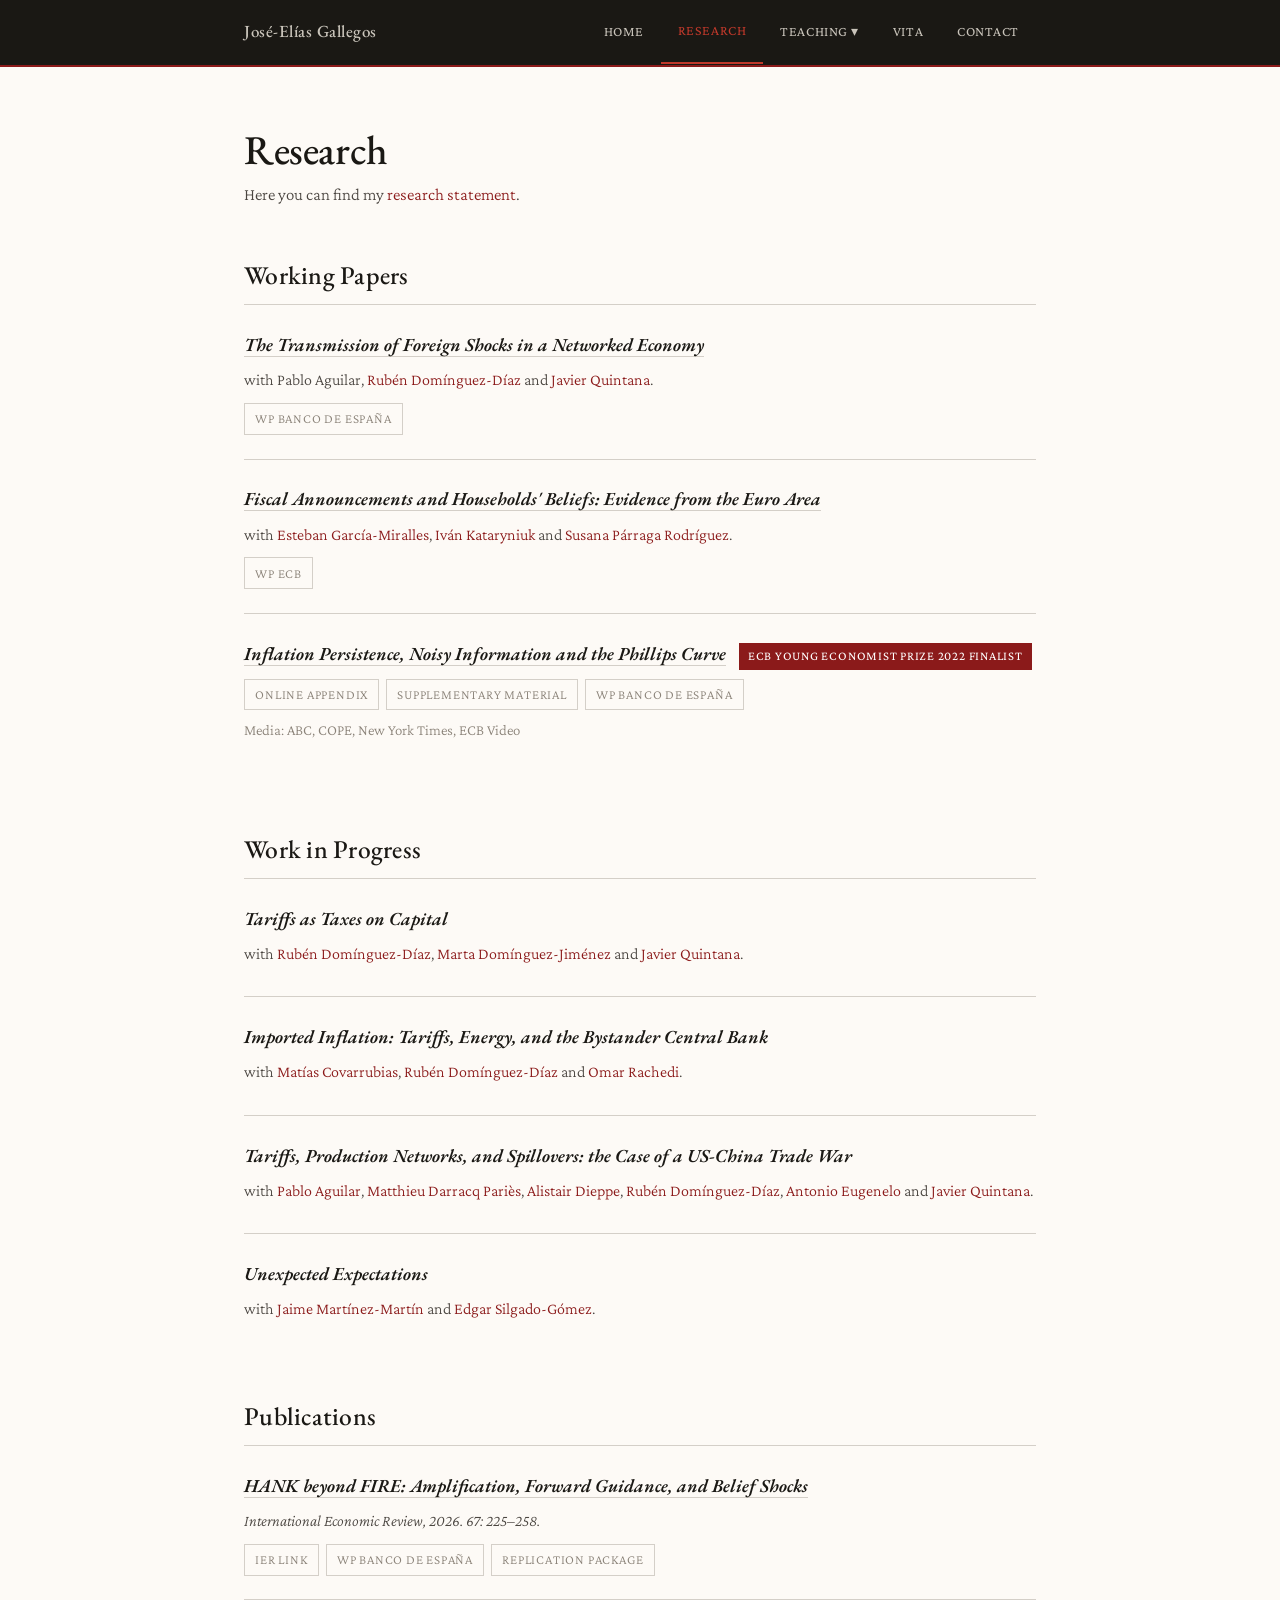
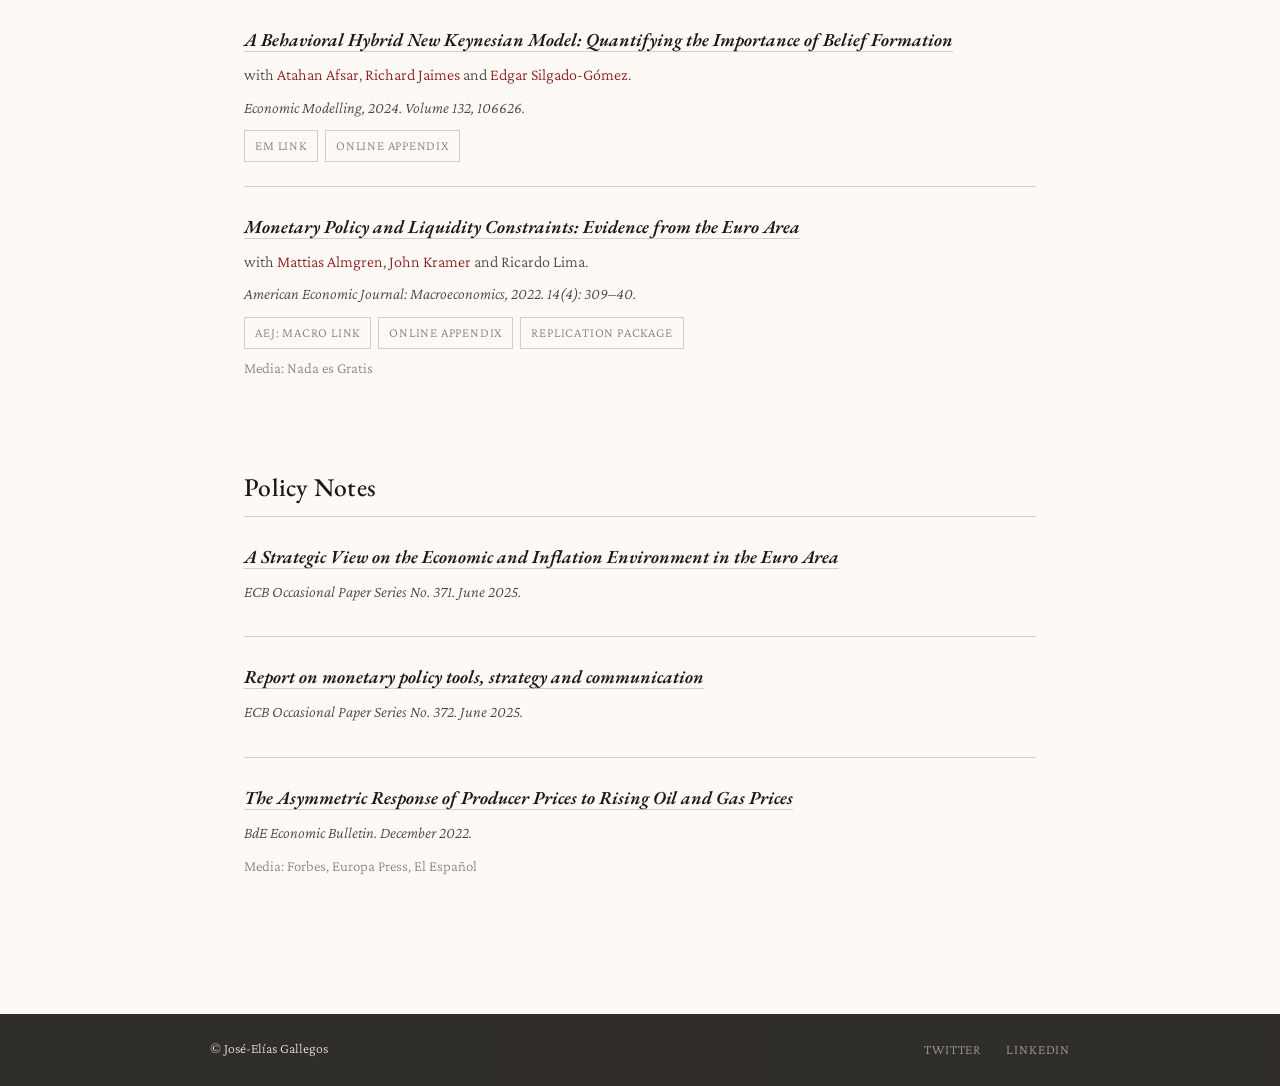
==== research.html @ c1806c65 "Add website link for Matías Covarrubias Co-Authored-By: Claude Sonnet 4.6 <noreply@anthropic.com>" ====
<!DOCTYPE html>
<html lang="en">
<head>
  <meta charset="UTF-8">
  <meta name="viewport" content="width=device-width, initial-scale=1.0">
  <meta name="description" content="Research: publications and working papers by José-Elías Gallegos.">
  <title>Research — José-Elías Gallegos</title>
  <link rel="stylesheet" href="style.css">
</head>
<body>
<nav>
  <div class="nav-inner">
    <a href="index.html" class="site-name">José-Elías Gallegos</a>
    <ul>
      <li><a href="index.html">Home</a></li>
      <li><a href="research.html" class="active">Research</a></li>
      <li>
        <a href="teaching.html">Teaching ▾</a>
        <ul class="dropdown">
          <li><a href="microeconomics-ii-phd.html">Microeconomics II (PhD)</a></li>
          <li><a href="mathematics-iii-phd.html">Mathematics III (PhD)</a></li>
          <li><a href="macroeconomics-i-phd.html">Macroeconomics I (PhD)</a></li>
          <li><a href="macroeconomics-ii-phd.html">Macroeconomics II (PhD)</a></li>
        </ul>
      </li>
      <li><a href="vita.html">Vita</a></li>
      <li><a href="contact.html">Contact</a></li>
    </ul>
  </div>
</nav>
<main>
  <h1>Research</h1>
  <p style="margin-bottom:2rem; color: var(--ink-light);">Here you can find my <a href="pdfs/research_statement.pdf" target="_blank">research statement</a>.</p>

  <h2>Working Papers</h2>
  <ul class="paper-list">

    <li class="paper-item">
      <p class="paper-title"><a href="pdfs/adgq_wp.pdf" target="_blank">The Transmission of Foreign Shocks in a Networked Economy</a></p>
      <p class="paper-authors">with Pablo Aguilar, <a href="https://www.rubendominguezdiaz.com/" target="_blank">Rubén Domínguez-Díaz</a> and <a href="https://sites.google.com/view/javier-quintana" target="_blank">Javier Quintana</a>.</p>
      <div class="paper-links">
        <a href="https://www.bde.es/f/webbe/SES/Secciones/Publicaciones/PublicacionesSeriadas/DocumentosTrabajo/26/Files/dt2607e.pdf" target="_blank">WP Banco de España</a>
      </div>
    </li>

    <li class="paper-item">
      <p class="paper-title"><a href="https://www.ecb.europa.eu/pub/pdf/scpwps/ecb.wp3139~dc84785340.en.pdf" target="_blank">Fiscal Announcements and Households' Beliefs: Evidence from the Euro Area</a></p>
      <p class="paper-authors">with <a href="https://sites.google.com/view/esteban-garcia-miralles/home" target="_blank">Esteban García-Miralles</a>, <a href="https://www.bde.es/wbe/en/areas-actuacion/analisis-e-investigacion/investigadores/investigadores-orden-alfabetico/Kataryniuk__Ivan.html" target="_blank">Iván Kataryniuk</a> and <a href="https://sites.google.com/view/susanaparraga" target="_blank">Susana Párraga Rodríguez</a>.</p>
      <div class="paper-links">
        <a href="https://www.ecb.europa.eu/pub/pdf/scpwps/ecb.wp3139~dc84785340.en.pdf" target="_blank">WP ECB</a>
      </div>
    </li>

    <li class="paper-item">
      <p class="paper-title">
        <a href="pdfs/gallegos.pdf" target="_blank">Inflation Persistence, Noisy Information and the Phillips Curve</a>
        <span class="badge">ECB Young Economist Prize 2022 Finalist</span>
      </p>
      <div class="paper-links">
        <a href="pdfs/onlineappendix.pdf" target="_blank">Online Appendix</a>
        <a href="pdfs/supplementarymaterial.pdf" target="_blank">Supplementary Material</a>
        <a href="https://www.bde.es/f/webbde/SES/Secciones/Publicaciones/PublicacionesSeriadas/DocumentosTrabajo/23/Files/dt2309e.pdf" target="_blank">WP Banco de España</a>
      </div>
      <p class="media-coverage">Media:
        <a href="https://www.abc.es/economia/abci-espanol-entre-diez-mejores-economistas-jovenes-participara-foro-banco-central-europeo-202206241437_noticia.html" target="_blank">ABC</a>,
        <a href="https://www.cope.es/programas/herrera-en-cope/noticias/jose-elias-gallegos-espanol-entre-los-diez-mejores-economistas-jovenes-20220701_2175203" target="_blank">COPE</a>,
        <a href="https://www.nytimes.com/2022/07/02/business/europe-inflation.html" target="_blank">New York Times</a>,
        <a href="https://youtu.be/8H8PWVvPI6U" target="_blank">ECB Video</a>
      </p>
    </li>

  </ul>

  <h2>Work in Progress</h2>
  <ul class="paper-list">

    <li class="paper-item">
      <p class="paper-title">Tariffs as Taxes on Capital</p>
      <p class="paper-authors">with <a href="https://www.rubendominguezdiaz.com/" target="_blank">Rubén Domínguez-Díaz</a>, <a href="https://martadominguez-jimenez.github.io/" target="_blank">Marta Domínguez-Jiménez</a> and <a href="https://sites.google.com/view/javier-quintana" target="_blank">Javier Quintana</a>.</p>
    </li>

    <li class="paper-item">
      <p class="paper-title">Imported Inflation: Tariffs, Energy, and the Bystander Central Bank</p>
      <p class="paper-authors">with <a href="https://matiascova.com/" target="_blank">Matías Covarrubias</a>, <a href="https://www.rubendominguezdiaz.com/" target="_blank">Rubén Domínguez-Díaz</a> and <a href="https://sites.google.com/site/omirachedi/" target="_blank">Omar Rachedi</a>.</p>
    </li>

    <li class="paper-item">
      <p class="paper-title">Tariffs, Production Networks, and Spillovers: the Case of a US-China Trade War</p>
      <p class="paper-authors">with <a href="https://www.ecb.europa.eu/pub/research/authors/profiles/pablo-aguilar.en.html" target="_blank">Pablo Aguilar</a>, <a href="https://www.ecb.europa.eu/pub/research/authors/profiles/matthieu-darracq-paries.en.html" target="_blank">Matthieu Darracq Pariès</a>, <a href="https://www.ecb.europa.eu/pub/research/authors/profiles/alistair-dieppe.en.html" target="_blank">Alistair Dieppe</a>, <a href="https://www.rubendominguezdiaz.com/" target="_blank">Rubén Domínguez-Díaz</a>, <a href="https://www.nuffield.ox.ac.uk/people/profiles/antonio-eugenelo/" target="_blank">Antonio Eugenelo</a> and <a href="https://sites.google.com/view/javier-quintana" target="_blank">Javier Quintana</a>.</p>
    </li>

    <li class="paper-item">
      <p class="paper-title">Unexpected Expectations</p>
      <p class="paper-authors">with <a href="https://sites.google.com/view/jaimemartinezmartin/home" target="_blank">Jaime Martínez-Martín</a> and <a href="https://www.edgarsilgadogomez.com/" target="_blank">Edgar Silgado-Gómez</a>.</p>
    </li>

  </ul>

  <h2>Publications</h2>
  <ul class="paper-list">

    <li class="paper-item">
      <p class="paper-title"><a href="pdfs/manuscript.pdf" target="_blank">HANK beyond FIRE: Amplification, Forward Guidance, and Belief Shocks</a></p>
      <p class="paper-journal"><em>International Economic Review</em>, 2026. 67: 225–258.</p>
      <div class="paper-links">
        <a href="https://onlinelibrary.wiley.com/doi/10.1111/iere.70007?af=R" target="_blank">IER link</a>
        <a href="https://www.bde.es/f/webbe/SES/Secciones/Publicaciones/PublicacionesSeriadas/DocumentosTrabajo/24/Files/dt2418e.pdf" target="_blank">WP Banco de España</a>
        <a href="pdfs/repository.zip" target="_blank">Replication Package</a>
      </div>
    </li>

    <li class="paper-item">
      <p class="paper-title"><a href="pdfs/em.pdf" target="_blank">A Behavioral Hybrid New Keynesian Model: Quantifying the Importance of Belief Formation</a></p>
      <p class="paper-authors">with <a href="https://www.hhs.se/sv/forskning/departments/department-of-economics/personer/afsar-atahan/" target="_blank">Atahan Afsar</a>, <a href="https://sites.google.com/site/jaimesrichard/home" target="_blank">Richard Jaimes</a> and <a href="https://www.edgarsilgadogomez.com/" target="_blank">Edgar Silgado-Gómez</a>.</p>
      <p class="paper-journal"><em>Economic Modelling</em>, 2024. Volume 132, 106626.</p>
      <div class="paper-links">
        <a href="https://www.sciencedirect.com/science/article/pii/S0264999323004388" target="_blank">EM link</a>
        <a href="pdfs/em.pdf#page=27" target="_blank">Online Appendix</a>
      </div>
    </li>

    <li class="paper-item">
      <p class="paper-title"><a href="pdfs/mac.20200096.pdf" target="_blank">Monetary Policy and Liquidity Constraints: Evidence from the Euro Area</a></p>
      <p class="paper-authors">with <a href="https://sites.google.com/view/mattiasalmgren/welcome" target="_blank">Mattias Almgren</a>, <a href="https://sites.google.com/view/john-v-kramer/welcome" target="_blank">John Kramer</a> and Ricardo Lima.</p>
      <p class="paper-journal"><em>American Economic Journal: Macroeconomics</em>, 2022. 14(4): 309–40.</p>
      <div class="paper-links">
        <a href="https://www.aeaweb.org/articles?id=10.1257/mac.20200096&from=f" target="_blank">AEJ: Macro link</a>
        <a href="https://www.aeaweb.org/content/file?id=17531" target="_blank">Online Appendix</a>
        <a href="https://www.openicpsr.org/openicpsr/project/140201/version/V1/view" target="_blank">Replication Package</a>
      </div>
      <p class="media-coverage">Media: <a href="https://nadaesgratis.es/admin/politica-monetaria-y-restricciones-de-liquidez-evidencia-para-la-zona-euro" target="_blank">Nada es Gratis</a></p>
    </li>

  </ul>

  <h2>Policy Notes</h2>
  <ul class="paper-list">

    <li class="paper-item">
      <p class="paper-title"><a href="https://www.ecb.europa.eu/pub/pdf/scpops/ecb.op371.en.pdf" target="_blank">A Strategic View on the Economic and Inflation Environment in the Euro Area</a></p>
      <p class="paper-journal"><em>ECB Occasional Paper Series</em> No. 371. June 2025.</p>
    </li>

    <li class="paper-item">
      <p class="paper-title"><a href="https://www.ecb.europa.eu/pub/pdf/scpops/ecb.op372.en.pdf" target="_blank">Report on monetary policy tools, strategy and communication</a></p>
      <p class="paper-journal"><em>ECB Occasional Paper Series</em> No. 372. June 2025.</p>
    </li>

    <li class="paper-item">
      <p class="paper-title"><a href="pdfs/be2204-it-box3.pdf" target="_blank">The Asymmetric Response of Producer Prices to Rising Oil and Gas Prices</a></p>
      <p class="paper-journal"><em>BdE Economic Bulletin.</em> December 2022.</p>
      <p class="media-coverage">Media:
        <a href="https://forbes.es/ultima-hora/208946/el-petroleo-impacta-antes-que-el-gas-en-la-inflacion-industrial-pero-menos-tiempo-segun-el-banco-de-espana/" target="_blank">Forbes</a>,
        <a href="https://www.europapress.es/economia/macroeconomia-00338/noticia-petroleo-impacta-antes-gas-inflacion-industrial-menos-tiempo-banco-espana-20221216123437.html" target="_blank">Europa Press</a>,
        <a href="https://www.elespanol.com/invertia/empresas/energia/20221216/petroleo-impacta-inflacion-industrial-tiempo-banco-espana/726427539_0.html" target="_blank">El Español</a>
      </p>
    </li>

  </ul>
</main>
<footer>
  <div class="footer-inner">
    <span>© José-Elías Gallegos</span>
    <div class="footer-links">
      <a href="https://twitter.com/JoseEGaIIegos" target="_blank">Twitter</a>
      <a href="https://www.linkedin.com/in/jos%C3%A9-el%C3%ADas-gallegos-dago-4750639b/" target="_blank">LinkedIn</a>
    </div>
  </div>
</footer>
</body>
</html>
---- style.css ----
@import url('https://fonts.googleapis.com/css2?family=EB+Garamond:ital,wght@0,400;0,500;0,600;1,400;1,500&family=Crimson+Pro:ital,wght@0,300;0,400;0,600;1,300;1,400&family=JetBrains+Mono:wght@400;500&display=swap');

:root {
  --cream: #f8f5f0;
  --ink: #1a1814;
  --ink-light: #4a4540;
  --ink-muted: #8a8278;
  --accent: #8b1a1a;
  --accent-soft: #c0392b;
  --rule: #d4cfc8;
  --bg: #fdfaf6;
  --nav-bg: #1a1814;
  --nav-text: #e8e2d8;
  --nav-hover: #c0392b;
  --link: #8b1a1a;
  --link-hover: #c0392b;
  --section-bg: #f2ede6;
}

*, *::before, *::after {
  box-sizing: border-box;
  margin: 0;
  padding: 0;
}

html {
  font-size: 17px;
  scroll-behavior: smooth;
}

body {
  background: var(--bg);
  color: var(--ink);
  font-family: 'Crimson Pro', Georgia, serif;
  font-weight: 300;
  line-height: 1.75;
  min-height: 100vh;
  display: flex;
  flex-direction: column;
}

/* ── NAVIGATION ── */
nav {
  background: var(--nav-bg);
  position: sticky;
  top: 0;
  z-index: 100;
  border-bottom: 2px solid var(--accent);
}

nav .nav-inner {
  max-width: 860px;
  margin: 0 auto;
  padding: 0 2rem;
  display: flex;
  align-items: center;
  justify-content: space-between;
  gap: 1rem;
}

nav .site-name {
  font-family: 'EB Garamond', Georgia, serif;
  font-size: 1rem;
  font-weight: 500;
  color: var(--nav-text);
  text-decoration: none;
  letter-spacing: 0.03em;
  padding: 1rem 0;
  white-space: nowrap;
  opacity: 0.85;
}

nav ul {
  list-style: none;
  display: flex;
  align-items: center;
  gap: 0;
  flex-wrap: wrap;
}

nav ul li {
  position: relative;
}

nav ul li a {
  display: block;
  padding: 1.1rem 1rem;
  color: var(--nav-text);
  text-decoration: none;
  font-family: 'Crimson Pro', Georgia, serif;
  font-size: 0.95rem;
  font-weight: 400;
  letter-spacing: 0.04em;
  text-transform: uppercase;
  font-size: 0.82rem;
  transition: color 0.2s;
  opacity: 0.85;
}

nav ul li a:hover,
nav ul li a.active {
  color: var(--nav-hover);
  opacity: 1;
}

nav ul li a.active {
  border-bottom: 2px solid var(--nav-hover);
}

/* Dropdown */
nav ul li .dropdown {
  display: none;
  position: absolute;
  top: 100%;
  left: 0;
  background: var(--nav-bg);
  border-top: 2px solid var(--accent);
  min-width: 220px;
  box-shadow: 0 4px 20px rgba(0,0,0,0.3);
  z-index: 200;
}

nav ul li:hover .dropdown {
  display: block;
}

nav ul li .dropdown li a {
  padding: 0.6rem 1.2rem;
  font-size: 0.8rem;
  border-left: 2px solid transparent;
  text-transform: none;
  letter-spacing: 0.02em;
}

nav ul li .dropdown li a:hover {
  border-left-color: var(--nav-hover);
  background: rgba(255,255,255,0.05);
}

/* ── LAYOUT ── */
main {
  flex: 1;
  max-width: 860px;
  margin: 0 auto;
  padding: 3.5rem 2rem 5rem;
  width: 100%;
}

/* ── TYPOGRAPHY ── */
h1 {
  font-family: 'EB Garamond', Georgia, serif;
  font-size: 2.4rem;
  font-weight: 500;
  line-height: 1.2;
  letter-spacing: -0.01em;
  color: var(--ink);
  margin-bottom: 0.3rem;
}

h2 {
  font-family: 'EB Garamond', Georgia, serif;
  font-size: 1.5rem;
  font-weight: 500;
  color: var(--ink);
  margin-bottom: 1.2rem;
  margin-top: 2.5rem;
  padding-bottom: 0.4rem;
  border-bottom: 1px solid var(--rule);
  letter-spacing: 0.01em;
}

h2:first-child {
  margin-top: 0;
}

h3 {
  font-family: 'EB Garamond', Georgia, serif;
  font-size: 1.1rem;
  font-weight: 600;
  color: var(--ink);
  margin-bottom: 0.3rem;
}

p {
  margin-bottom: 1rem;
}

a {
  color: var(--link);
  text-decoration: none;
  border-bottom: 1px solid transparent;
  transition: color 0.2s, border-color 0.2s;
}

a:hover {
  color: var(--link-hover);
  border-bottom-color: var(--link-hover);
}

hr {
  border: none;
  border-top: 1px solid var(--rule);
  margin: 2.5rem 0;
}

em {
  font-style: italic;
}

strong, b {
  font-weight: 600;
}

/* ── HOME PAGE ── */
.home-header {
  display: grid;
  grid-template-columns: 1fr auto;
  gap: 3rem;
  align-items: start;
  margin-bottom: 2.5rem;
}

.home-header .photo {
  width: 170px;
  height: 210px;
  object-fit: cover;
  object-position: top center;
  border: 1px solid var(--rule);
  box-shadow: 4px 4px 0 var(--rule);
  flex-shrink: 0;
}

.home-header .intro {
  flex: 1;
}

.subtitle {
  font-family: 'Crimson Pro', Georgia, serif;
  font-size: 1.05rem;
  color: var(--ink-light);
  font-weight: 300;
  margin-bottom: 1.5rem;
  font-style: italic;
}

.quick-links {
  display: flex;
  gap: 1rem;
  margin-bottom: 1.5rem;
  flex-wrap: wrap;
}

.quick-links a {
  font-family: 'Crimson Pro', Georgia, serif;
  font-size: 0.85rem;
  text-transform: uppercase;
  letter-spacing: 0.08em;
  font-weight: 400;
  padding: 0.4rem 1rem;
  border: 1px solid var(--accent);
  color: var(--accent);
  transition: background 0.2s, color 0.2s;
}

.quick-links a:hover {
  background: var(--accent);
  color: white;
  border-bottom-color: var(--accent);
}

.bio {
  font-size: 1.03rem;
  line-height: 1.8;
  color: var(--ink-light);
}

.bio p {
  margin-bottom: 0.8rem;
}

/* Photos row */
.photo-row {
  display: grid;
  grid-template-columns: 1fr 1fr;
  gap: 1.5rem;
  margin: 2.5rem 0;
}

.photo-item img {
  width: 100%;
  height: 240px;
  object-fit: cover;
  border: 1px solid var(--rule);
}

.photo-item figcaption {
  font-size: 0.85rem;
  color: var(--ink-muted);
  margin-top: 0.5rem;
  font-style: italic;
}

/* Social links */
.social-links {
  display: flex;
  gap: 1.2rem;
  margin-top: 1.5rem;
  flex-wrap: wrap;
}

.social-links a {
  font-size: 0.82rem;
  text-transform: uppercase;
  letter-spacing: 0.08em;
  color: var(--ink-muted);
  font-weight: 400;
  transition: color 0.2s;
  border-bottom: none;
}

.social-links a:hover {
  color: var(--accent);
}

.social-links a::before {
  content: '↗ ';
  font-size: 0.75rem;
}

/* ── RESEARCH PAGE ── */
.paper-list {
  list-style: none;
  margin-bottom: 0.5rem;
}

.paper-item {
  padding: 1.4rem 0;
  border-bottom: 1px solid var(--rule);
}

.paper-item:first-child {
  padding-top: 0.2rem;
}

.paper-item:last-child {
  border-bottom: none;
}

.paper-title {
  font-family: 'EB Garamond', Georgia, serif;
  font-size: 1.08rem;
  font-weight: 600;
  font-style: italic;
  color: var(--ink);
  margin-bottom: 0.3rem;
}

.paper-title a {
  color: var(--ink);
  border-bottom: 1px solid var(--rule);
}

.paper-title a:hover {
  color: var(--accent);
  border-bottom-color: var(--accent);
}

.paper-authors {
  font-size: 0.95rem;
  color: var(--ink-light);
  margin-bottom: 0.25rem;
}

.paper-journal {
  font-size: 0.93rem;
  color: var(--ink-light);
  font-style: italic;
  margin-bottom: 0.4rem;
}

.paper-links {
  display: flex;
  flex-wrap: wrap;
  gap: 0.4rem;
  margin-top: 0.5rem;
}

.paper-links a {
  font-size: 0.78rem;
  text-transform: uppercase;
  letter-spacing: 0.06em;
  padding: 0.2rem 0.6rem;
  border: 1px solid var(--rule);
  color: var(--ink-muted);
  border-radius: 0;
  transition: all 0.2s;
}

.paper-links a:hover {
  border-color: var(--accent);
  color: var(--accent);
  background: transparent;
}

.badge {
  display: inline-block;
  font-size: 0.75rem;
  background: var(--accent);
  color: white;
  padding: 0.15rem 0.55rem;
  text-transform: uppercase;
  letter-spacing: 0.06em;
  margin-left: 0.5rem;
  font-style: normal;
  font-family: 'Crimson Pro', sans-serif;
  font-weight: 400;
  vertical-align: middle;
}

.media-coverage {
  font-size: 0.88rem;
  color: var(--ink-muted);
  margin-top: 0.4rem;
}

.media-coverage a {
  color: var(--ink-muted);
  border-bottom: none;
}

.media-coverage a:hover {
  color: var(--accent);
}

/* ── TEACHING PAGE ── */
.teaching-block {
  margin-bottom: 2rem;
}

.course-list {
  list-style: none;
  margin: 0.6rem 0;
}

.course-list li {
  padding: 0.6rem 0;
  border-bottom: 1px solid var(--rule);
  font-size: 1rem;
  display: flex;
  justify-content: space-between;
  align-items: baseline;
  gap: 1rem;
}

.course-list li:last-child {
  border-bottom: none;
}

.course-year {
  color: var(--ink-muted);
  font-style: italic;
  font-size: 0.92rem;
  white-space: nowrap;
  flex-shrink: 0;
}

.award {
  display: inline-block;
  font-size: 0.72rem;
  background: #d4a017;
  color: white;
  padding: 0.1rem 0.5rem;
  letter-spacing: 0.06em;
  text-transform: uppercase;
  vertical-align: middle;
  margin-left: 0.4rem;
}

/* ── VITA PAGE ── */
.vita-section {
  margin-bottom: 2rem;
}

.vita-cta {
  display: inline-flex;
  align-items: center;
  gap: 0.5rem;
  font-family: 'EB Garamond', Georgia, serif;
  font-size: 1.1rem;
  color: var(--accent);
  border: 1px solid var(--accent);
  padding: 0.6rem 1.4rem;
  transition: all 0.2s;
  margin-top: 0.5rem;
}

.vita-cta:hover {
  background: var(--accent);
  color: white;
  border-bottom-color: var(--accent);
}

.vita-cta::before {
  content: '↓ ';
}

/* ── CONTACT PAGE ── */
.contact-grid {
  display: grid;
  grid-template-columns: 1fr 1fr;
  gap: 2.5rem;
  margin-top: 1rem;
}

.contact-item {
  padding: 1.5rem;
  background: var(--section-bg);
  border-left: 3px solid var(--accent);
}

.contact-item h3 {
  font-size: 0.78rem;
  text-transform: uppercase;
  letter-spacing: 0.1em;
  color: var(--ink-muted);
  font-weight: 400;
  font-family: 'Crimson Pro', sans-serif;
  margin-bottom: 0.6rem;
}

.contact-item p, .contact-item a {
  font-size: 1.05rem;
  color: var(--ink-light);
}

/* ── FOOTER ── */
footer {
  background: var(--nav-bg);
  color: var(--nav-text);
  padding: 1.4rem 2rem;
  font-size: 0.82rem;
  opacity: 0.9;
}

footer .footer-inner {
  max-width: 860px;
  margin: 0 auto;
  display: flex;
  justify-content: space-between;
  align-items: center;
  gap: 1rem;
  flex-wrap: wrap;
}

footer a {
  color: var(--nav-text);
  opacity: 0.6;
  font-size: 0.8rem;
  text-transform: uppercase;
  letter-spacing: 0.06em;
  transition: opacity 0.2s;
  border-bottom: none;
}

footer a:hover {
  opacity: 1;
  color: var(--nav-hover);
}

.footer-links {
  display: flex;
  gap: 1.5rem;
}

/* ── RESPONSIVE ── */
@media (max-width: 650px) {
  nav .nav-inner {
    flex-direction: column;
    align-items: flex-start;
    padding: 0.5rem 1rem;
  }

  nav ul {
    flex-wrap: wrap;
    gap: 0;
  }

  nav ul li a {
    padding: 0.6rem 0.7rem;
    font-size: 0.78rem;
  }

  main {
    padding: 2rem 1.2rem 4rem;
  }

  h1 {
    font-size: 1.9rem;
  }

  .home-header {
    grid-template-columns: 1fr;
    gap: 1.5rem;
  }

  .home-header .photo {
    width: 140px;
    height: 170px;
  }

  .photo-row {
    grid-template-columns: 1fr;
  }

  .contact-grid {
    grid-template-columns: 1fr;
  }
}
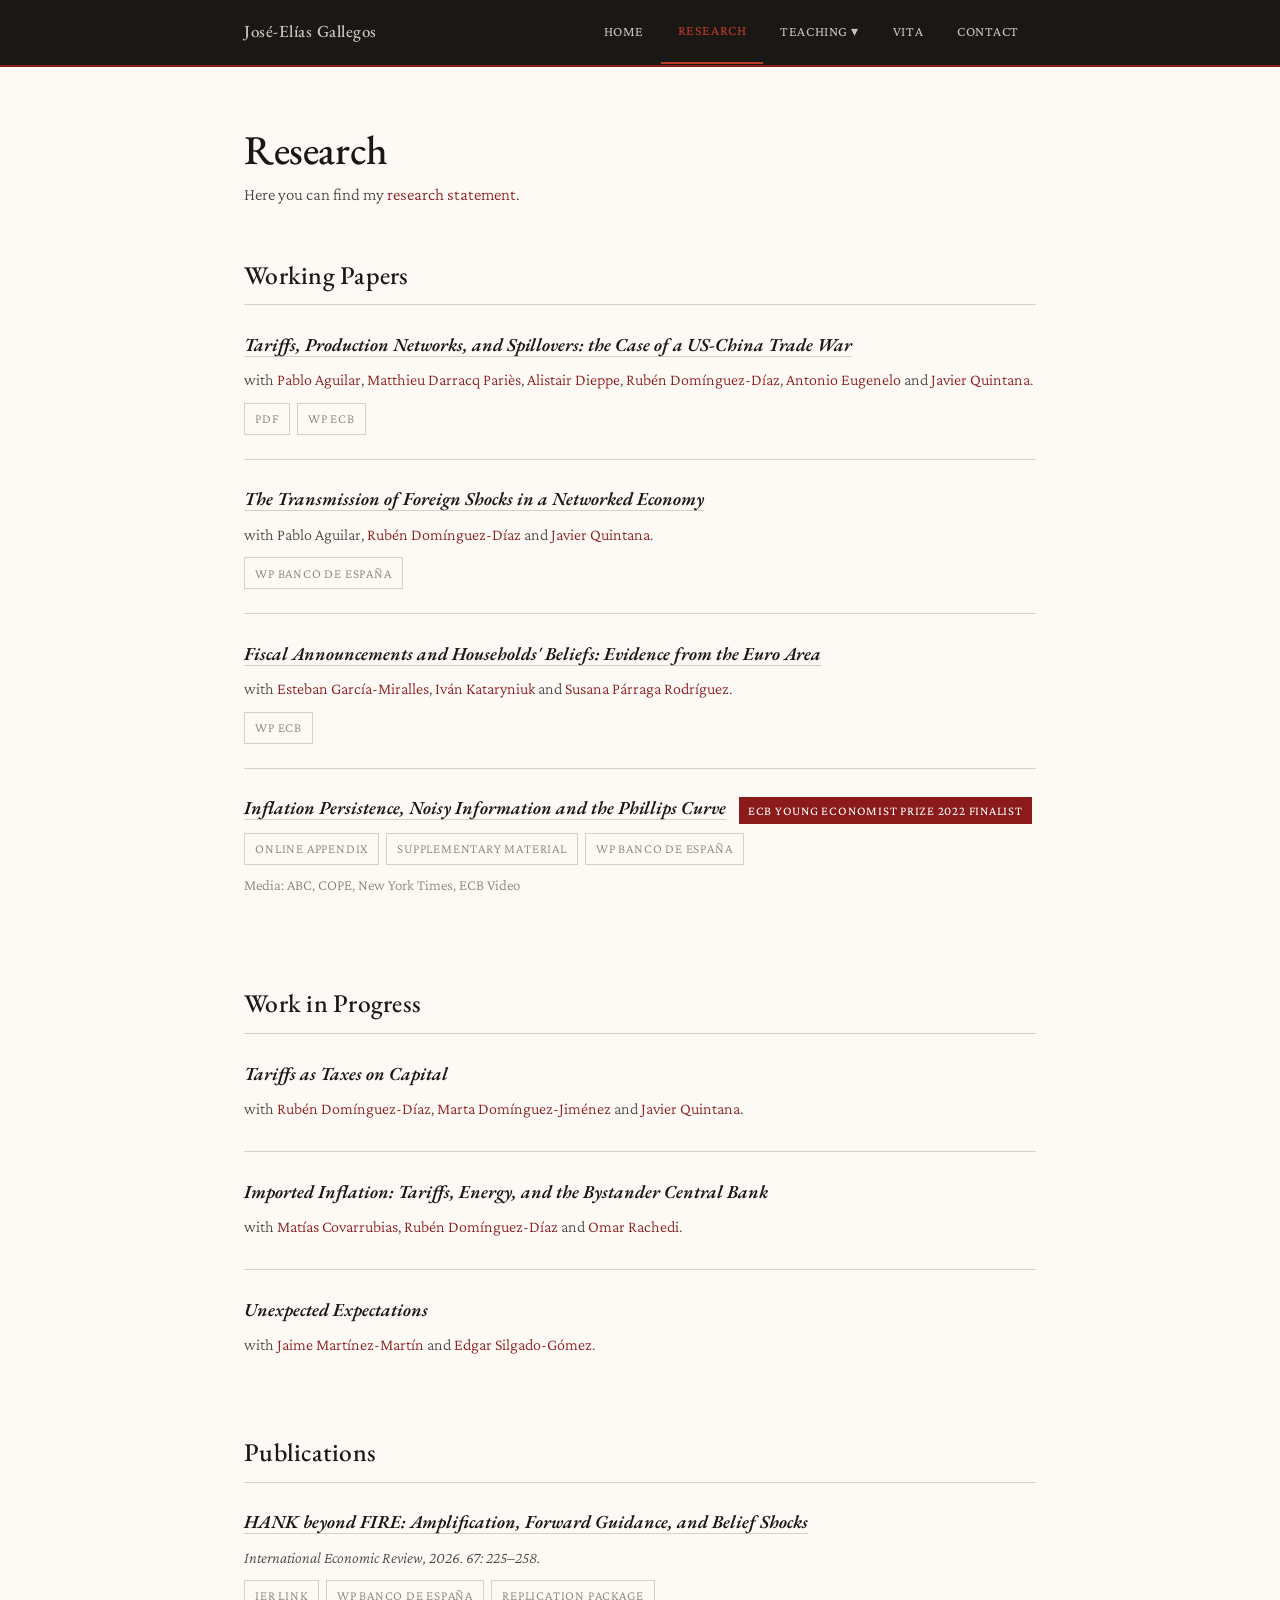
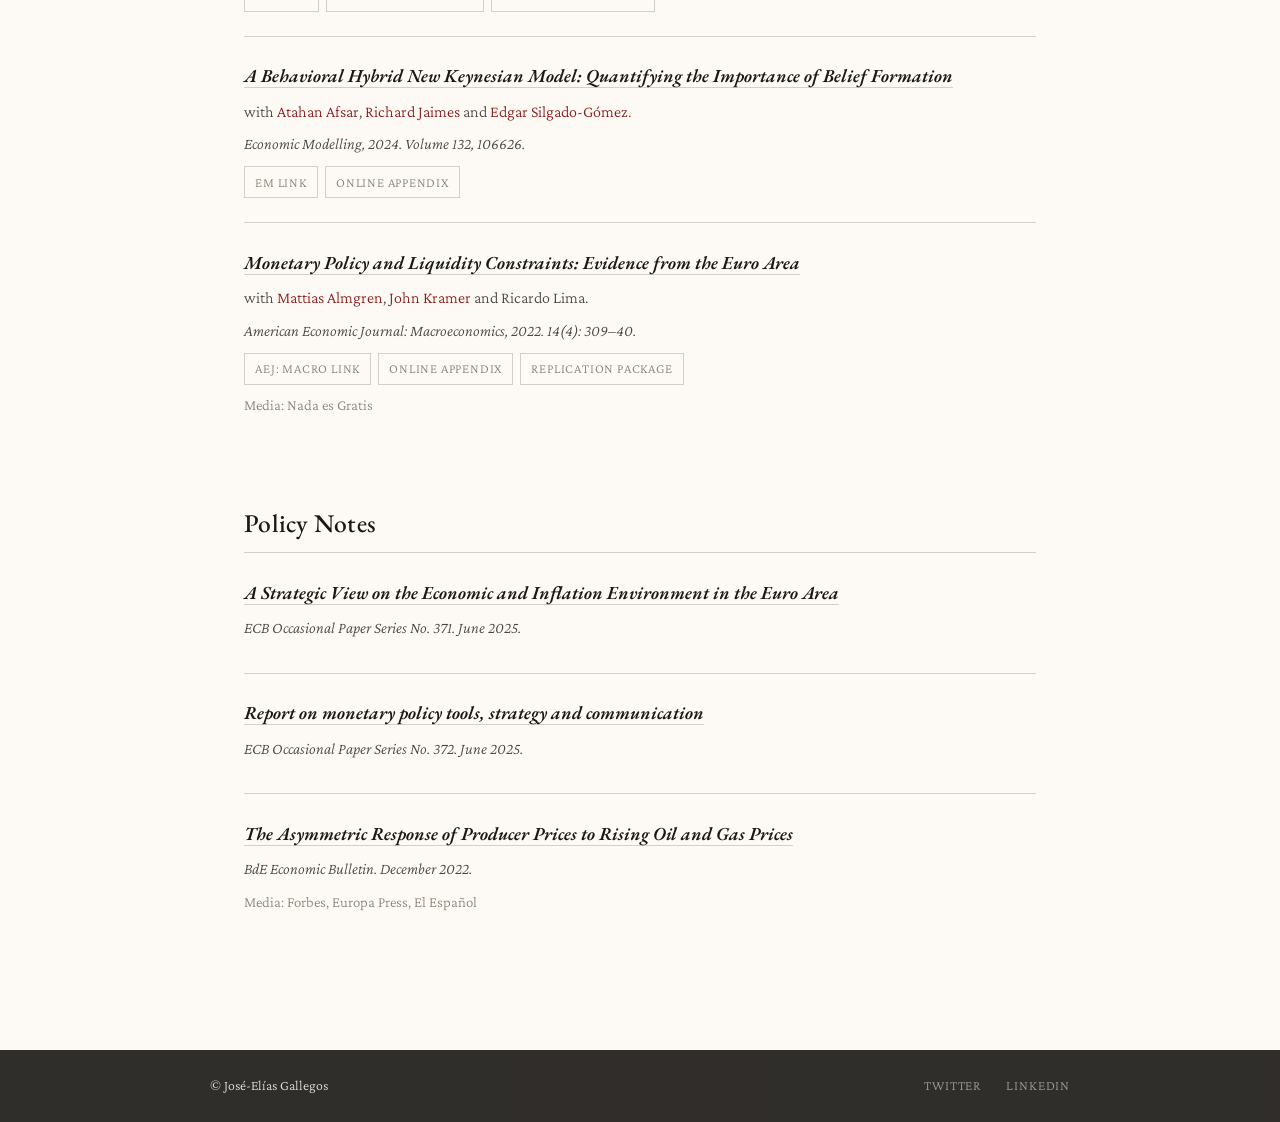
==== commit f1917463: "Move tariffs production networks paper to Working Papers with PDF and ECB WP link Co-Authored-By: Cl" ====
--- a/research.html
+++ b/research.html
@@ -34,6 +34,15 @@
 
   <h2>Working Papers</h2>
   <ul class="paper-list">
+
+    <li class="paper-item">
+      <p class="paper-title"><a href="pdfs/tariffs_production_networks.pdf" target="_blank">Tariffs, Production Networks, and Spillovers: the Case of a US-China Trade War</a></p>
+      <p class="paper-authors">with <a href="https://www.ecb.europa.eu/pub/research/authors/profiles/pablo-aguilar.en.html" target="_blank">Pablo Aguilar</a>, <a href="https://www.ecb.europa.eu/pub/research/authors/profiles/matthieu-darracq-paries.en.html" target="_blank">Matthieu Darracq Pariès</a>, <a href="https://www.ecb.europa.eu/pub/research/authors/profiles/alistair-dieppe.en.html" target="_blank">Alistair Dieppe</a>, <a href="https://www.rubendominguezdiaz.com/" target="_blank">Rubén Domínguez-Díaz</a>, <a href="https://www.nuffield.ox.ac.uk/people/profiles/antonio-eugenelo/" target="_blank">Antonio Eugenelo</a> and <a href="https://sites.google.com/view/javier-quintana" target="_blank">Javier Quintana</a>.</p>
+      <div class="paper-links">
+        <a href="pdfs/tariffs_production_networks.pdf" target="_blank">PDF</a>
+        <a href="https://www.ecb.europa.eu/pub/pdf/scpwps/ecb.wp3254~34fda3bdcc.en.pdf" target="_blank">WP ECB</a>
+      </div>
+    </li>
 
     <li class="paper-item">
       <p class="paper-title"><a href="pdfs/adgq_wp.pdf" target="_blank">The Transmission of Foreign Shocks in a Networked Economy</a></p>
@@ -82,11 +91,6 @@
     <li class="paper-item">
       <p class="paper-title">Imported Inflation: Tariffs, Energy, and the Bystander Central Bank</p>
       <p class="paper-authors">with <a href="https://matiascova.com/" target="_blank">Matías Covarrubias</a>, <a href="https://www.rubendominguezdiaz.com/" target="_blank">Rubén Domínguez-Díaz</a> and <a href="https://sites.google.com/site/omirachedi/" target="_blank">Omar Rachedi</a>.</p>
-    </li>
-
-    <li class="paper-item">
-      <p class="paper-title">Tariffs, Production Networks, and Spillovers: the Case of a US-China Trade War</p>
-      <p class="paper-authors">with <a href="https://www.ecb.europa.eu/pub/research/authors/profiles/pablo-aguilar.en.html" target="_blank">Pablo Aguilar</a>, <a href="https://www.ecb.europa.eu/pub/research/authors/profiles/matthieu-darracq-paries.en.html" target="_blank">Matthieu Darracq Pariès</a>, <a href="https://www.ecb.europa.eu/pub/research/authors/profiles/alistair-dieppe.en.html" target="_blank">Alistair Dieppe</a>, <a href="https://www.rubendominguezdiaz.com/" target="_blank">Rubén Domínguez-Díaz</a>, <a href="https://www.nuffield.ox.ac.uk/people/profiles/antonio-eugenelo/" target="_blank">Antonio Eugenelo</a> and <a href="https://sites.google.com/view/javier-quintana" target="_blank">Javier Quintana</a>.</p>
     </li>
 
     <li class="paper-item">
--- a/style.css
+++ b/style.css
@@ -221,13 +221,14 @@
 }
 
 .home-header .photo {
-  width: 170px;
-  height: 210px;
+  width: 255px;
+  height: 315px;
   object-fit: cover;
   object-position: top center;
   border: 1px solid var(--rule);
   box-shadow: 4px 4px 0 var(--rule);
   flex-shrink: 0;
+  margin-top: 5.5rem;
 }
 
 .home-header .intro {
@@ -604,8 +605,9 @@
   }
 
   .home-header .photo {
-    width: 140px;
-    height: 170px;
+    width: 210px;
+    height: 255px;
+    margin-top: 0;
   }
 
   .photo-row {
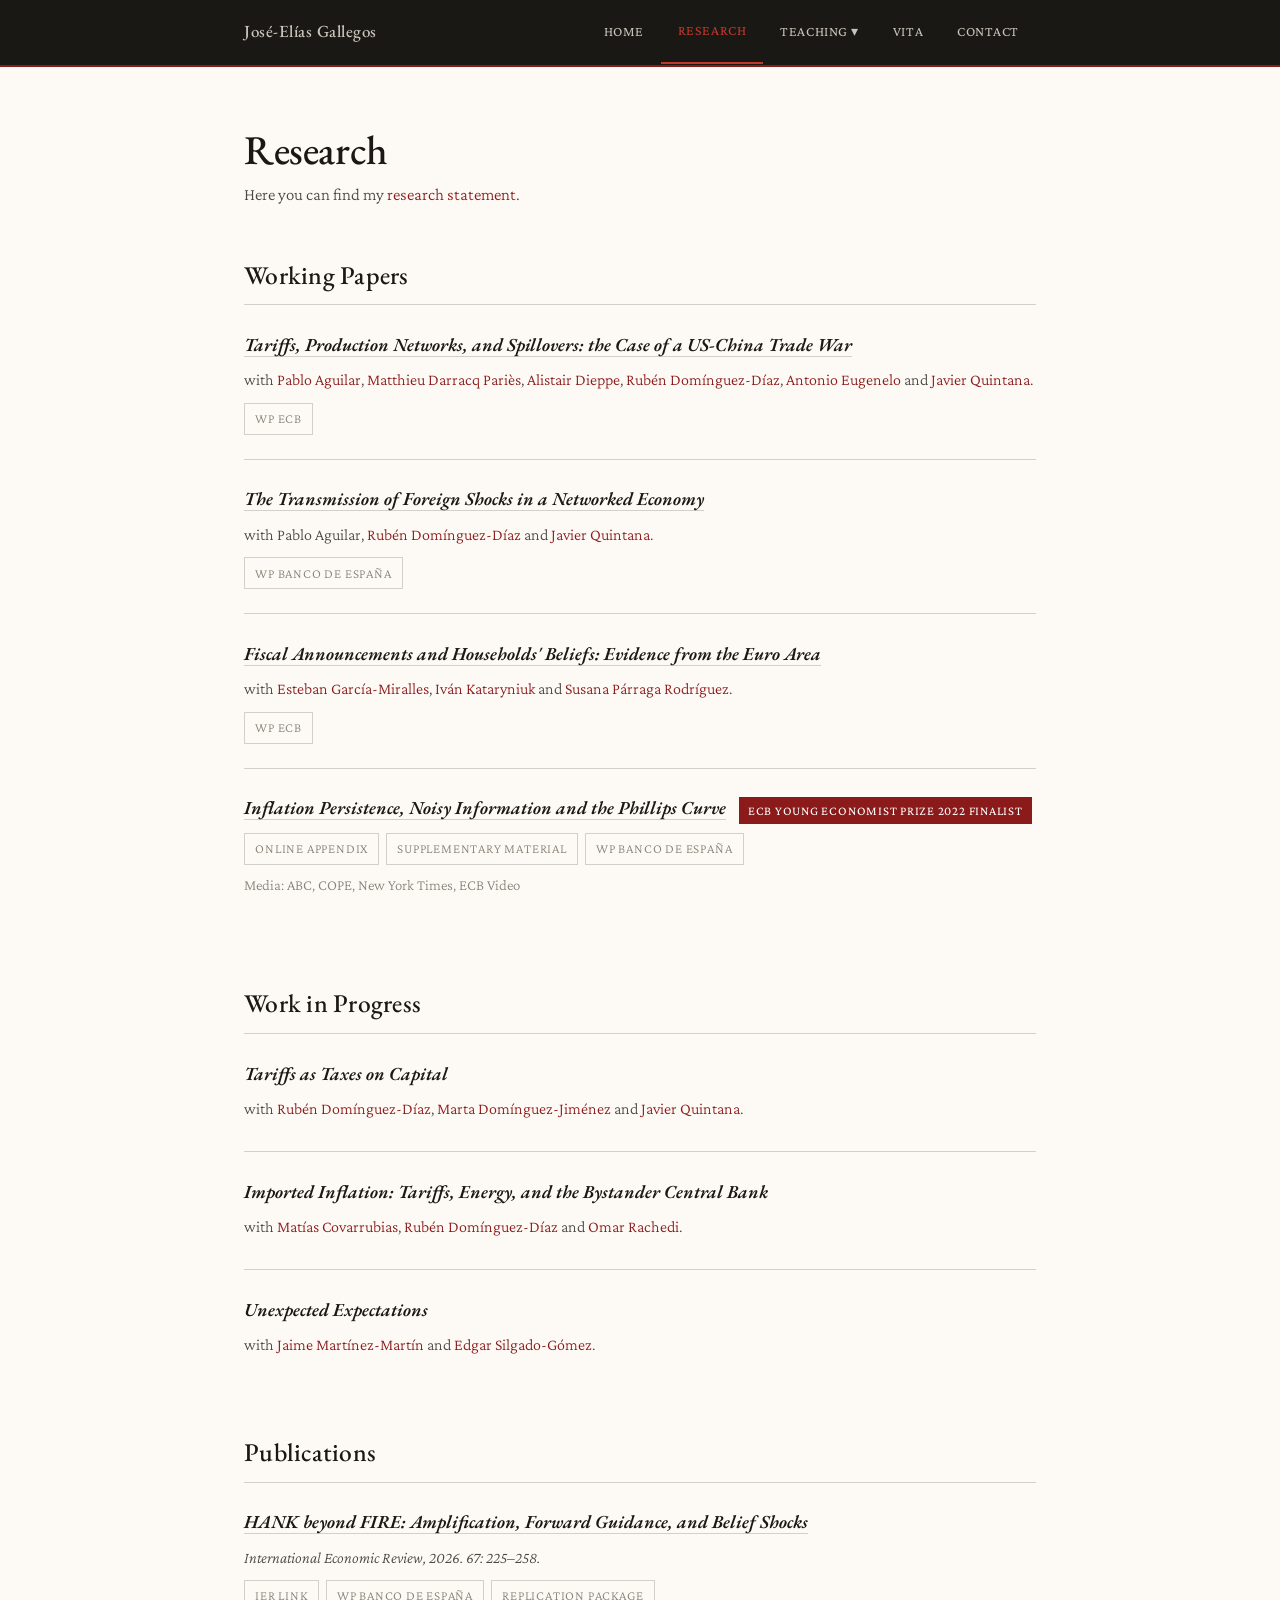
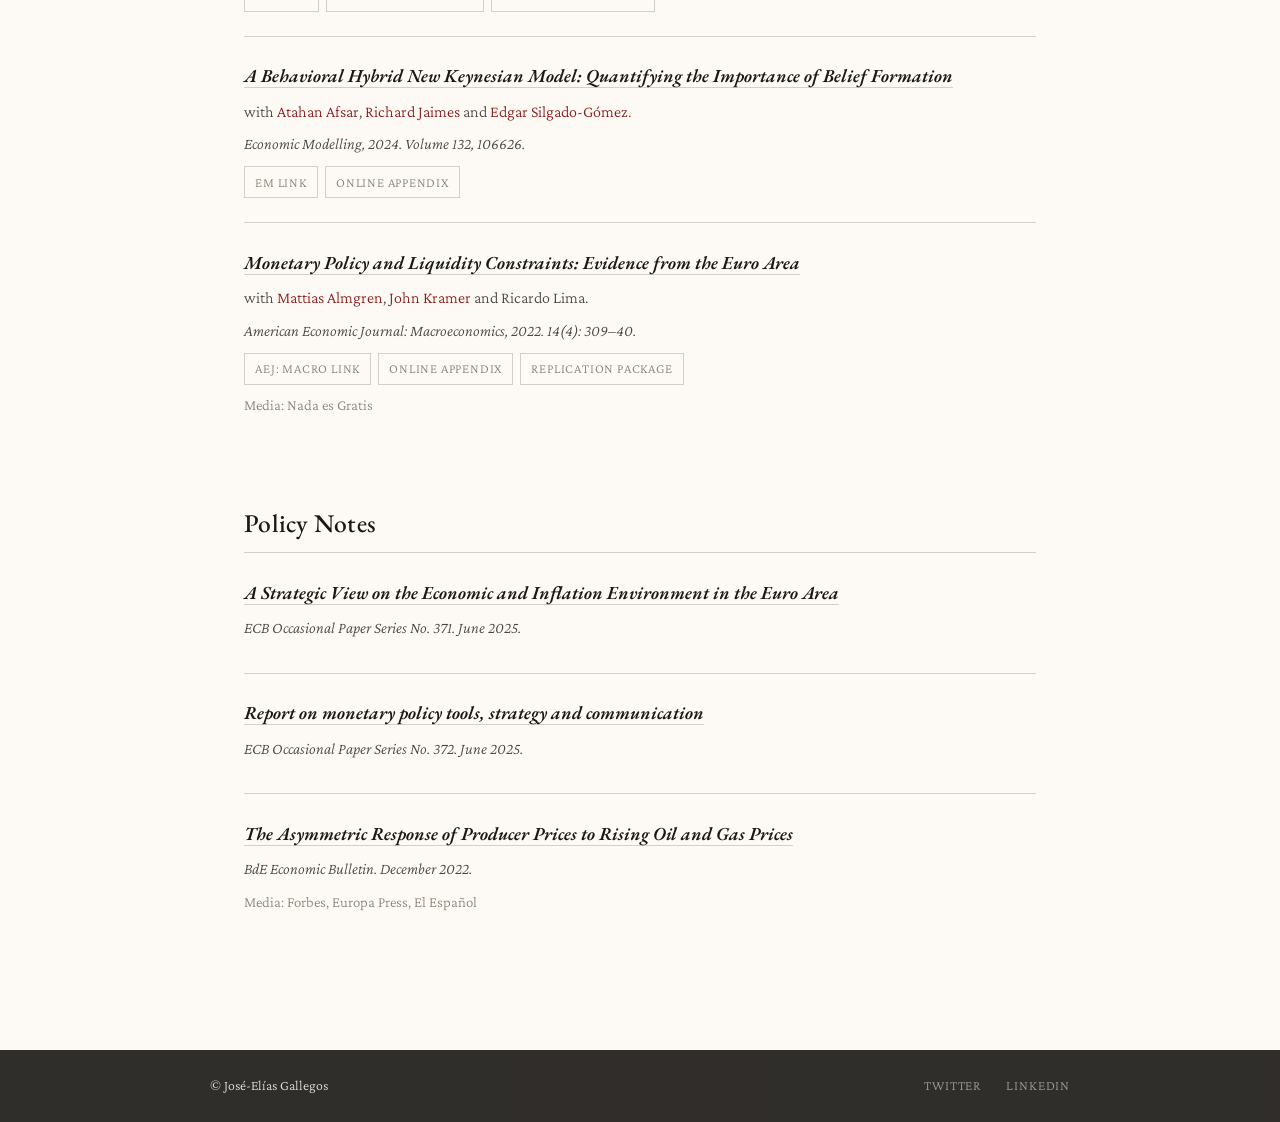
==== commit 9d0aa97d: "Remove PDF button from tariffs paper, keep only WP ECB link Co-Authored-By: Claude Sonnet 4.6 <norep" ====
--- a/research.html
+++ b/research.html
@@ -39,7 +39,6 @@
       <p class="paper-title"><a href="pdfs/tariffs_production_networks.pdf" target="_blank">Tariffs, Production Networks, and Spillovers: the Case of a US-China Trade War</a></p>
       <p class="paper-authors">with <a href="https://www.ecb.europa.eu/pub/research/authors/profiles/pablo-aguilar.en.html" target="_blank">Pablo Aguilar</a>, <a href="https://www.ecb.europa.eu/pub/research/authors/profiles/matthieu-darracq-paries.en.html" target="_blank">Matthieu Darracq Pariès</a>, <a href="https://www.ecb.europa.eu/pub/research/authors/profiles/alistair-dieppe.en.html" target="_blank">Alistair Dieppe</a>, <a href="https://www.rubendominguezdiaz.com/" target="_blank">Rubén Domínguez-Díaz</a>, <a href="https://www.nuffield.ox.ac.uk/people/profiles/antonio-eugenelo/" target="_blank">Antonio Eugenelo</a> and <a href="https://sites.google.com/view/javier-quintana" target="_blank">Javier Quintana</a>.</p>
       <div class="paper-links">
-        <a href="pdfs/tariffs_production_networks.pdf" target="_blank">PDF</a>
         <a href="https://www.ecb.europa.eu/pub/pdf/scpwps/ecb.wp3254~34fda3bdcc.en.pdf" target="_blank">WP ECB</a>
       </div>
     </li>
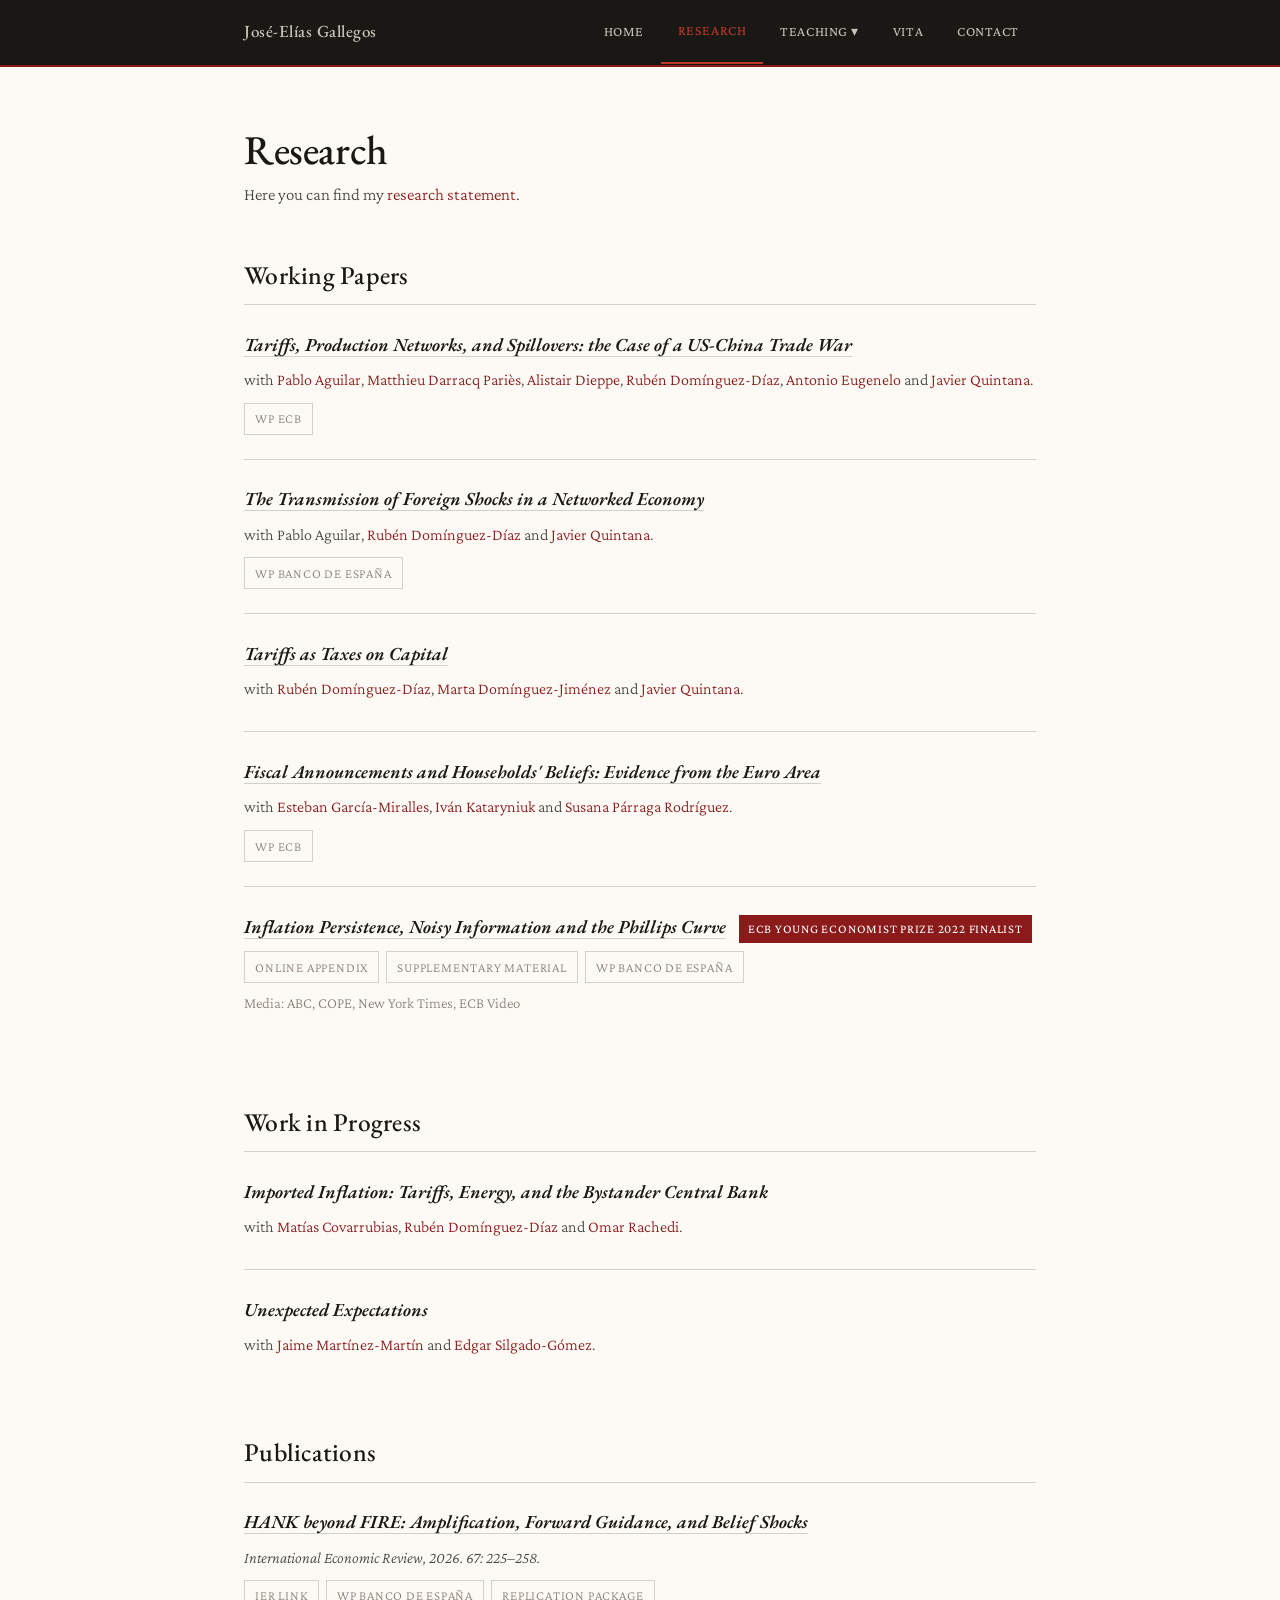
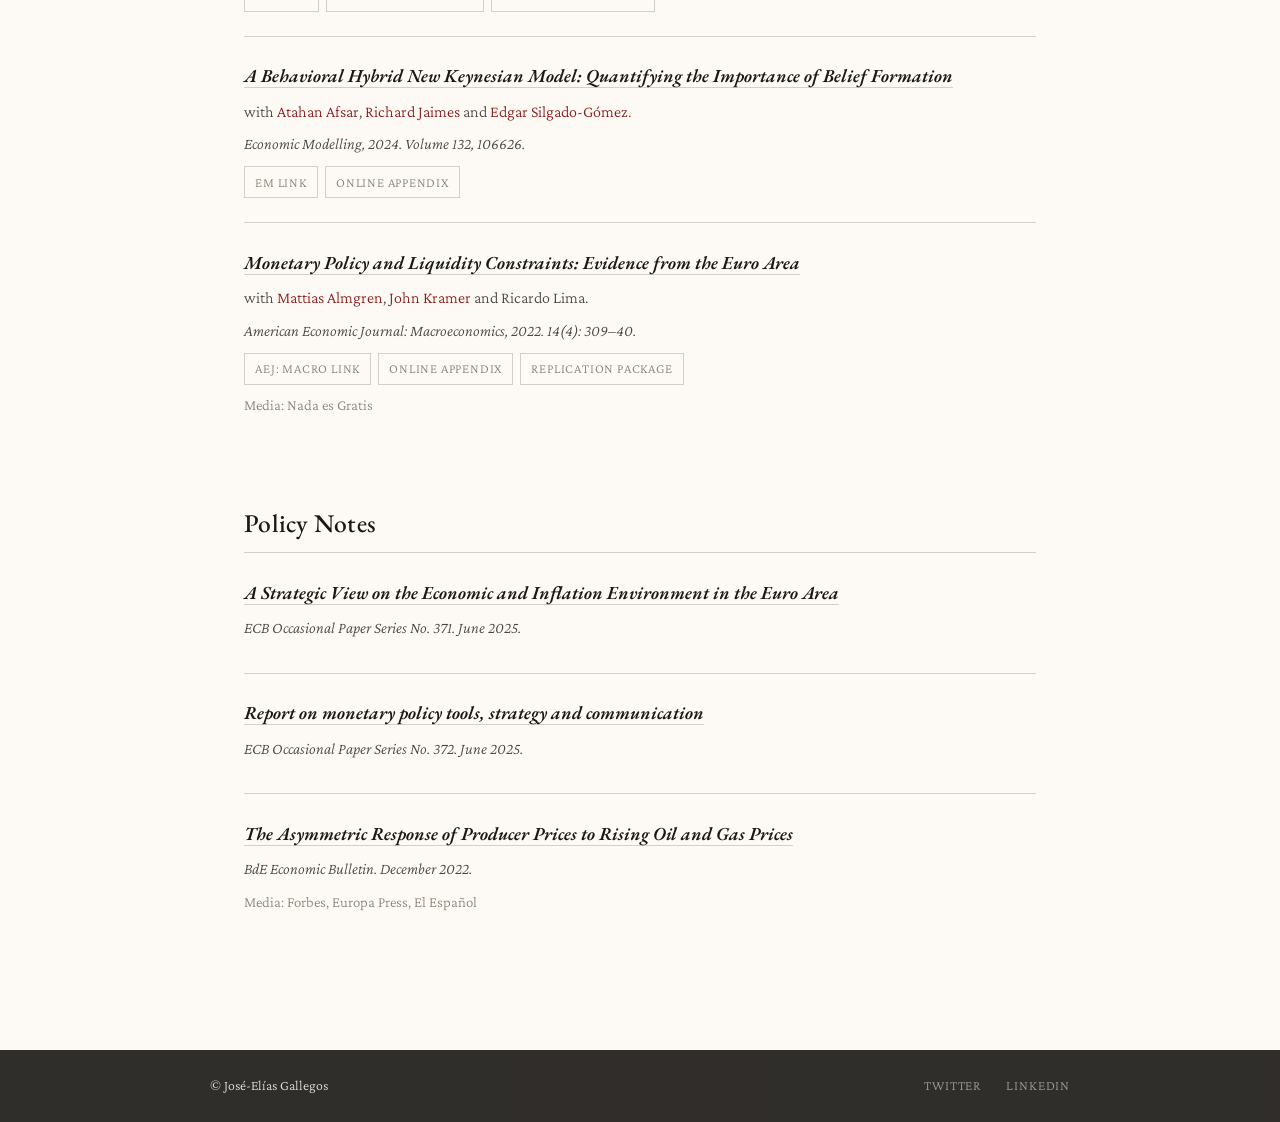
==== commit 72d45a20: "Move Tariffs as Taxes on Capital to Working Papers with PDF link Co-Authored-By: Claude Sonnet 4.6 <" ====
--- a/research.html
+++ b/research.html
@@ -52,6 +52,11 @@
     </li>
 
     <li class="paper-item">
+      <p class="paper-title"><a href="pdfs/tariffs_taxes_capital.pdf" target="_blank">Tariffs as Taxes on Capital</a></p>
+      <p class="paper-authors">with <a href="https://www.rubendominguezdiaz.com/" target="_blank">Rubén Domínguez-Díaz</a>, <a href="https://martadominguez-jimenez.github.io/" target="_blank">Marta Domínguez-Jiménez</a> and <a href="https://sites.google.com/view/javier-quintana" target="_blank">Javier Quintana</a>.</p>
+    </li>
+
+    <li class="paper-item">
       <p class="paper-title"><a href="https://www.ecb.europa.eu/pub/pdf/scpwps/ecb.wp3139~dc84785340.en.pdf" target="_blank">Fiscal Announcements and Households' Beliefs: Evidence from the Euro Area</a></p>
       <p class="paper-authors">with <a href="https://sites.google.com/view/esteban-garcia-miralles/home" target="_blank">Esteban García-Miralles</a>, <a href="https://www.bde.es/wbe/en/areas-actuacion/analisis-e-investigacion/investigadores/investigadores-orden-alfabetico/Kataryniuk__Ivan.html" target="_blank">Iván Kataryniuk</a> and <a href="https://sites.google.com/view/susanaparraga" target="_blank">Susana Párraga Rodríguez</a>.</p>
       <div class="paper-links">
@@ -81,11 +86,6 @@
 
   <h2>Work in Progress</h2>
   <ul class="paper-list">
-
-    <li class="paper-item">
-      <p class="paper-title">Tariffs as Taxes on Capital</p>
-      <p class="paper-authors">with <a href="https://www.rubendominguezdiaz.com/" target="_blank">Rubén Domínguez-Díaz</a>, <a href="https://martadominguez-jimenez.github.io/" target="_blank">Marta Domínguez-Jiménez</a> and <a href="https://sites.google.com/view/javier-quintana" target="_blank">Javier Quintana</a>.</p>
-    </li>
 
     <li class="paper-item">
       <p class="paper-title">Imported Inflation: Tariffs, Energy, and the Bystander Central Bank</p>
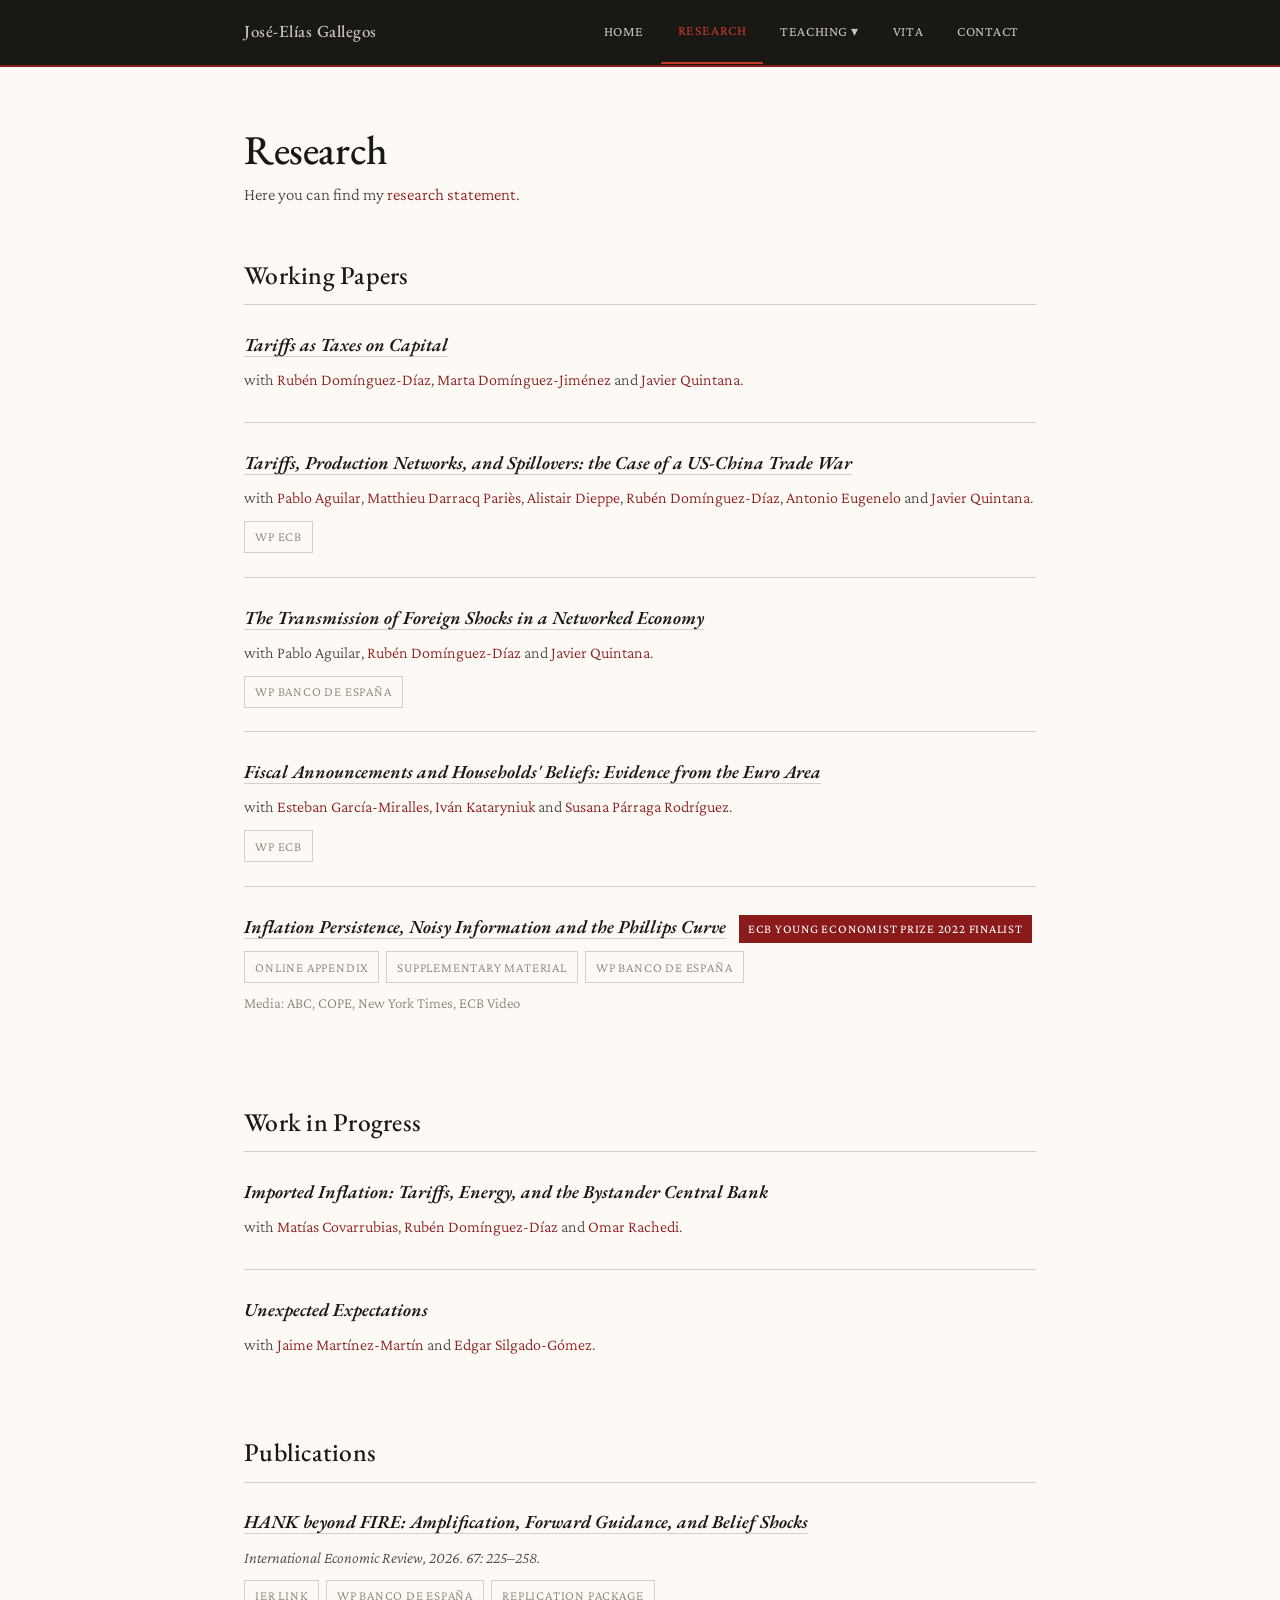
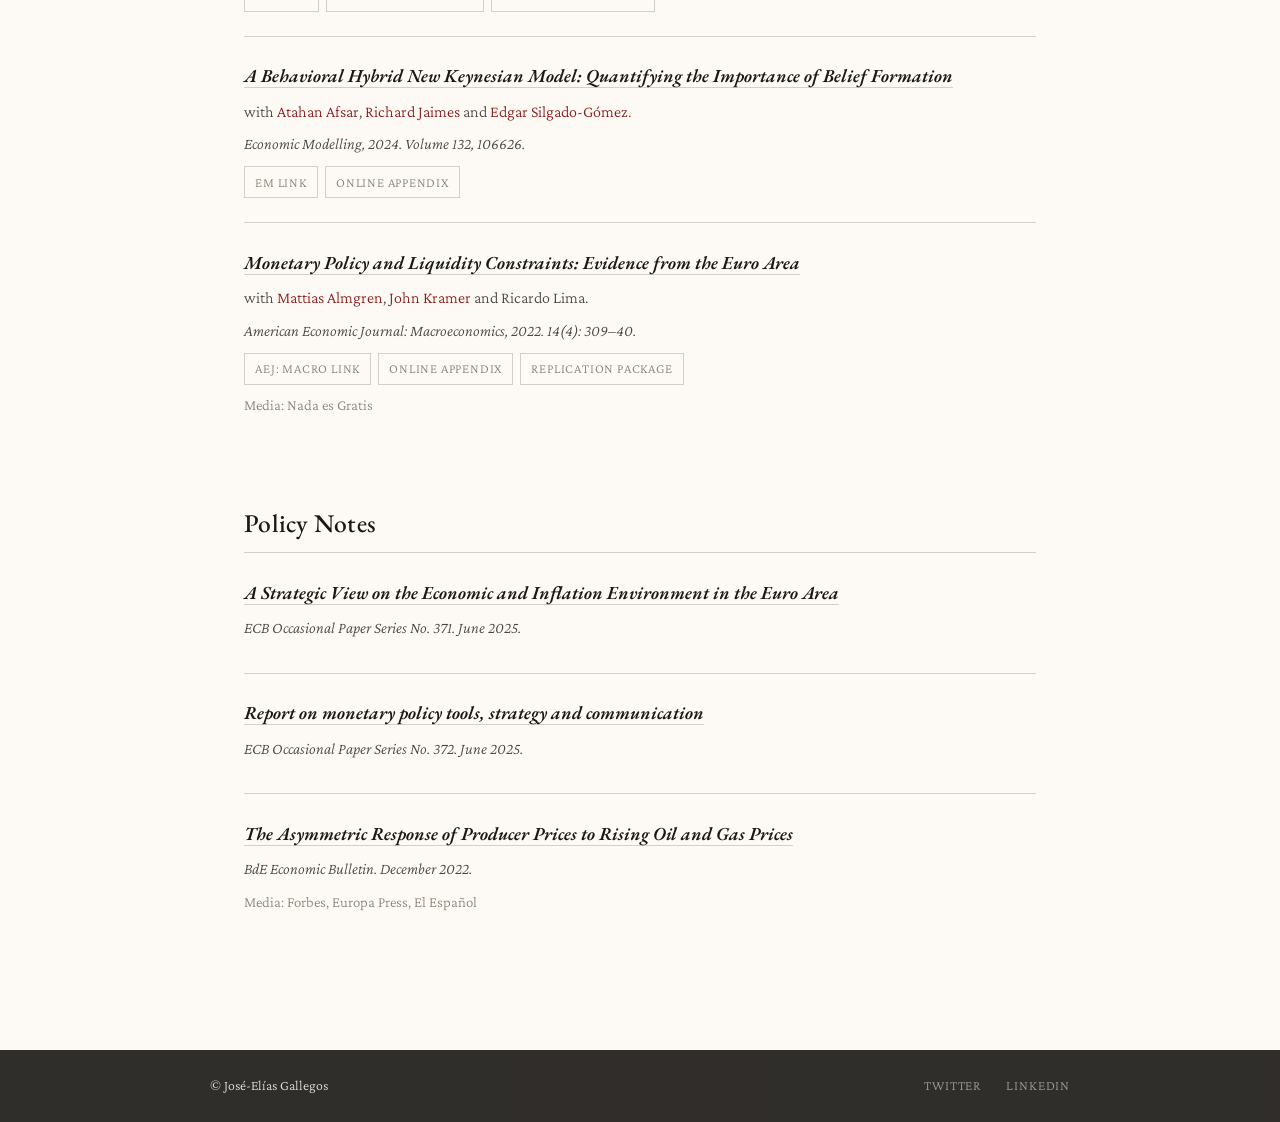
==== commit 94969d20: "Move Tariffs as Taxes on Capital to top of Working Papers Co-Authored-By: Claude Sonnet 4.6 <noreply" ====
--- a/research.html
+++ b/research.html
@@ -36,6 +36,11 @@
   <ul class="paper-list">
 
     <li class="paper-item">
+      <p class="paper-title"><a href="pdfs/tariffs_taxes_capital.pdf" target="_blank">Tariffs as Taxes on Capital</a></p>
+      <p class="paper-authors">with <a href="https://www.rubendominguezdiaz.com/" target="_blank">Rubén Domínguez-Díaz</a>, <a href="https://martadominguez-jimenez.github.io/" target="_blank">Marta Domínguez-Jiménez</a> and <a href="https://sites.google.com/view/javier-quintana" target="_blank">Javier Quintana</a>.</p>
+    </li>
+
+    <li class="paper-item">
       <p class="paper-title"><a href="pdfs/tariffs_production_networks.pdf" target="_blank">Tariffs, Production Networks, and Spillovers: the Case of a US-China Trade War</a></p>
       <p class="paper-authors">with <a href="https://www.ecb.europa.eu/pub/research/authors/profiles/pablo-aguilar.en.html" target="_blank">Pablo Aguilar</a>, <a href="https://www.ecb.europa.eu/pub/research/authors/profiles/matthieu-darracq-paries.en.html" target="_blank">Matthieu Darracq Pariès</a>, <a href="https://www.ecb.europa.eu/pub/research/authors/profiles/alistair-dieppe.en.html" target="_blank">Alistair Dieppe</a>, <a href="https://www.rubendominguezdiaz.com/" target="_blank">Rubén Domínguez-Díaz</a>, <a href="https://www.nuffield.ox.ac.uk/people/profiles/antonio-eugenelo/" target="_blank">Antonio Eugenelo</a> and <a href="https://sites.google.com/view/javier-quintana" target="_blank">Javier Quintana</a>.</p>
       <div class="paper-links">
@@ -49,11 +54,6 @@
       <div class="paper-links">
         <a href="https://www.bde.es/f/webbe/SES/Secciones/Publicaciones/PublicacionesSeriadas/DocumentosTrabajo/26/Files/dt2607e.pdf" target="_blank">WP Banco de España</a>
       </div>
-    </li>
-
-    <li class="paper-item">
-      <p class="paper-title"><a href="pdfs/tariffs_taxes_capital.pdf" target="_blank">Tariffs as Taxes on Capital</a></p>
-      <p class="paper-authors">with <a href="https://www.rubendominguezdiaz.com/" target="_blank">Rubén Domínguez-Díaz</a>, <a href="https://martadominguez-jimenez.github.io/" target="_blank">Marta Domínguez-Jiménez</a> and <a href="https://sites.google.com/view/javier-quintana" target="_blank">Javier Quintana</a>.</p>
     </li>
 
     <li class="paper-item">
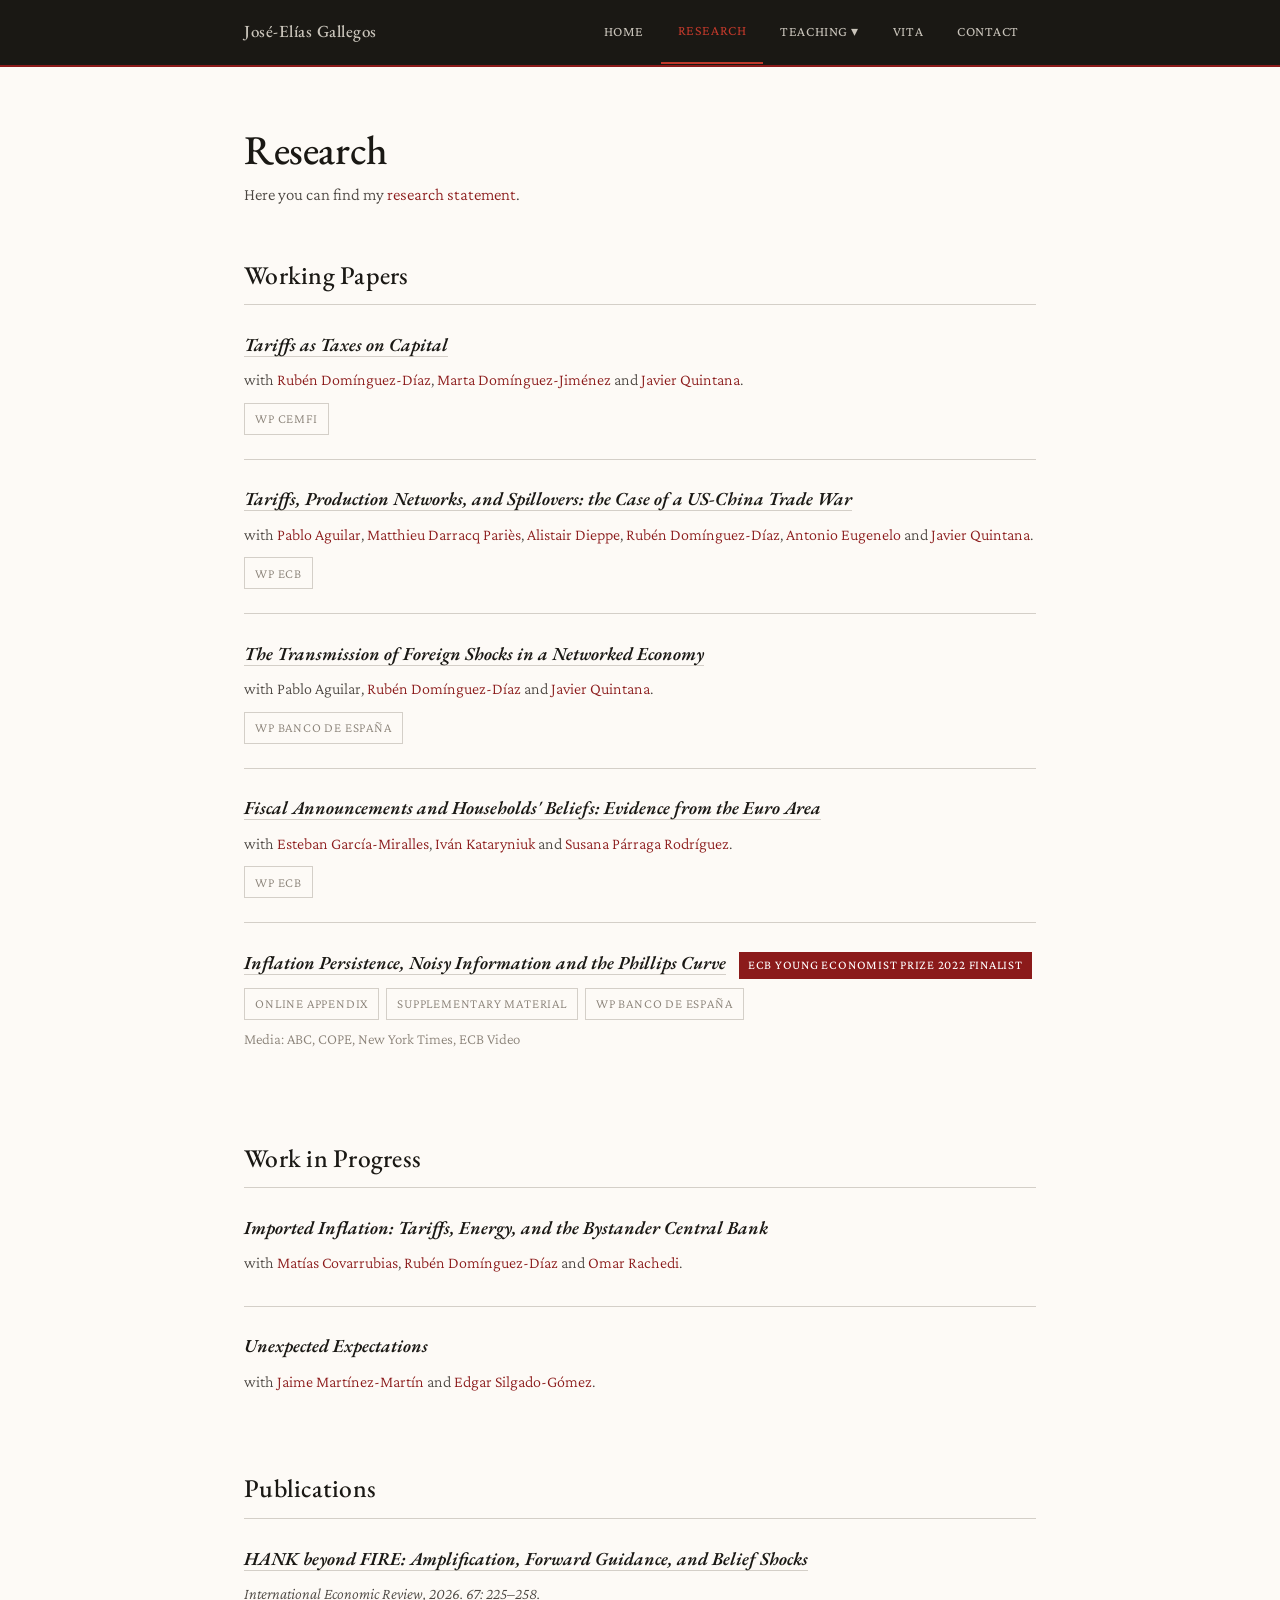
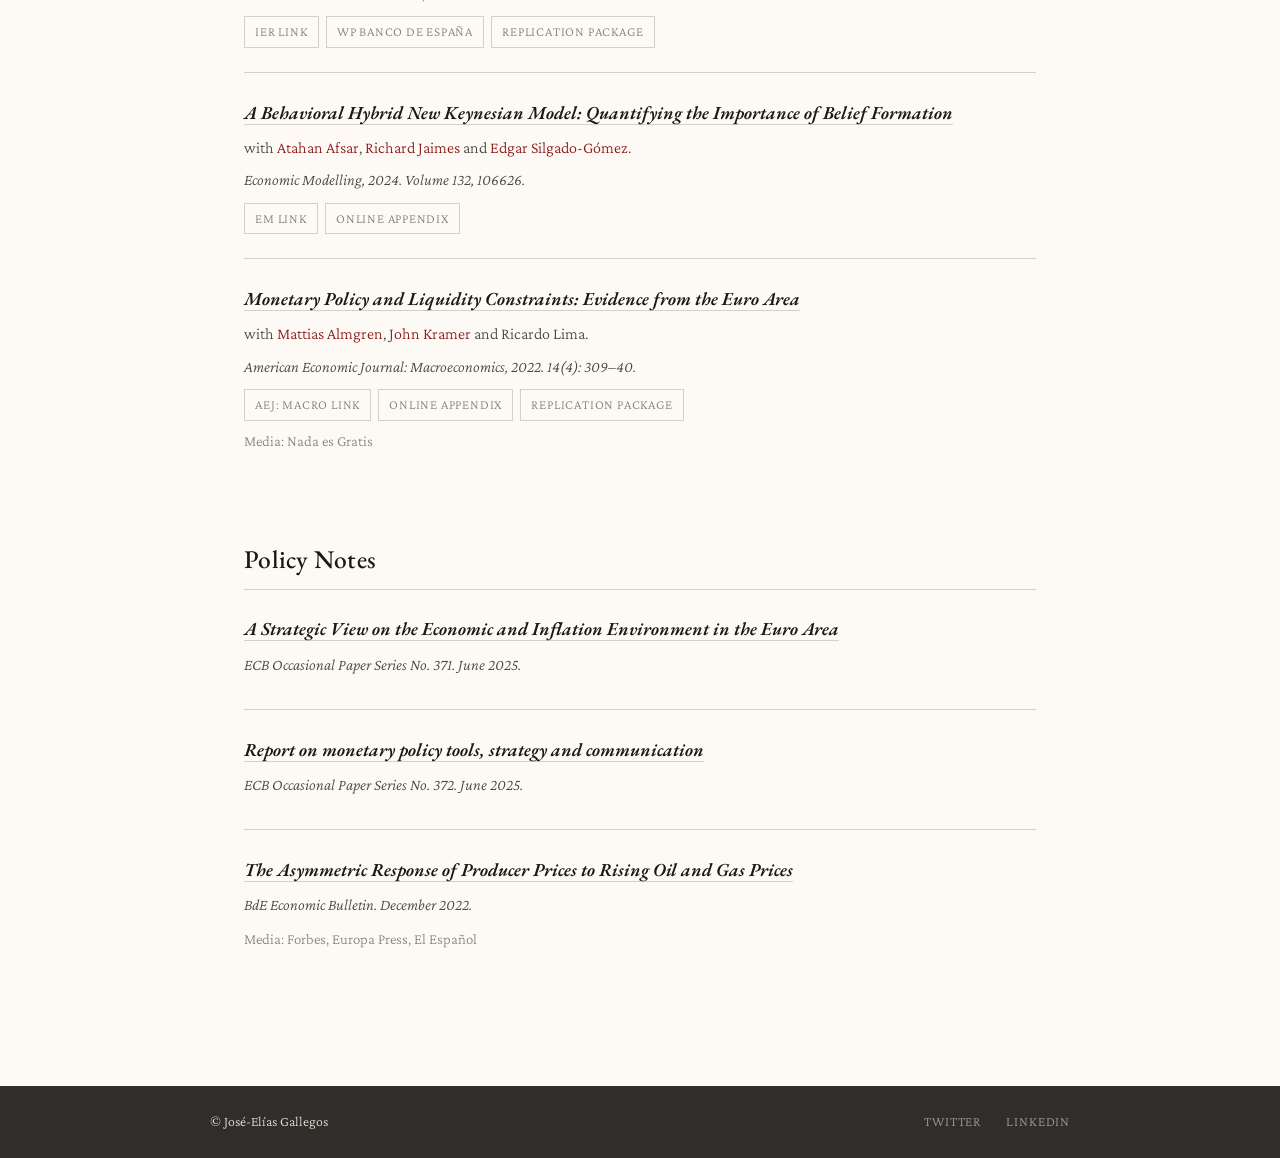
==== commit fc05b275: "Add CEMFI WP link for Tariffs as Taxes on Capital Co-Authored-By: Claude Sonnet 4.6 <noreply@anthrop" ====
--- a/research.html
+++ b/research.html
@@ -38,6 +38,9 @@
     <li class="paper-item">
       <p class="paper-title"><a href="pdfs/tariffs_taxes_capital.pdf" target="_blank">Tariffs as Taxes on Capital</a></p>
       <p class="paper-authors">with <a href="https://www.rubendominguezdiaz.com/" target="_blank">Rubén Domínguez-Díaz</a>, <a href="https://martadominguez-jimenez.github.io/" target="_blank">Marta Domínguez-Jiménez</a> and <a href="https://sites.google.com/view/javier-quintana" target="_blank">Javier Quintana</a>.</p>
+      <div class="paper-links">
+        <a href="https://www.cemfi.es/ftp/wp/2610.pdf" target="_blank">WP CEMFI</a>
+      </div>
     </li>
 
     <li class="paper-item">
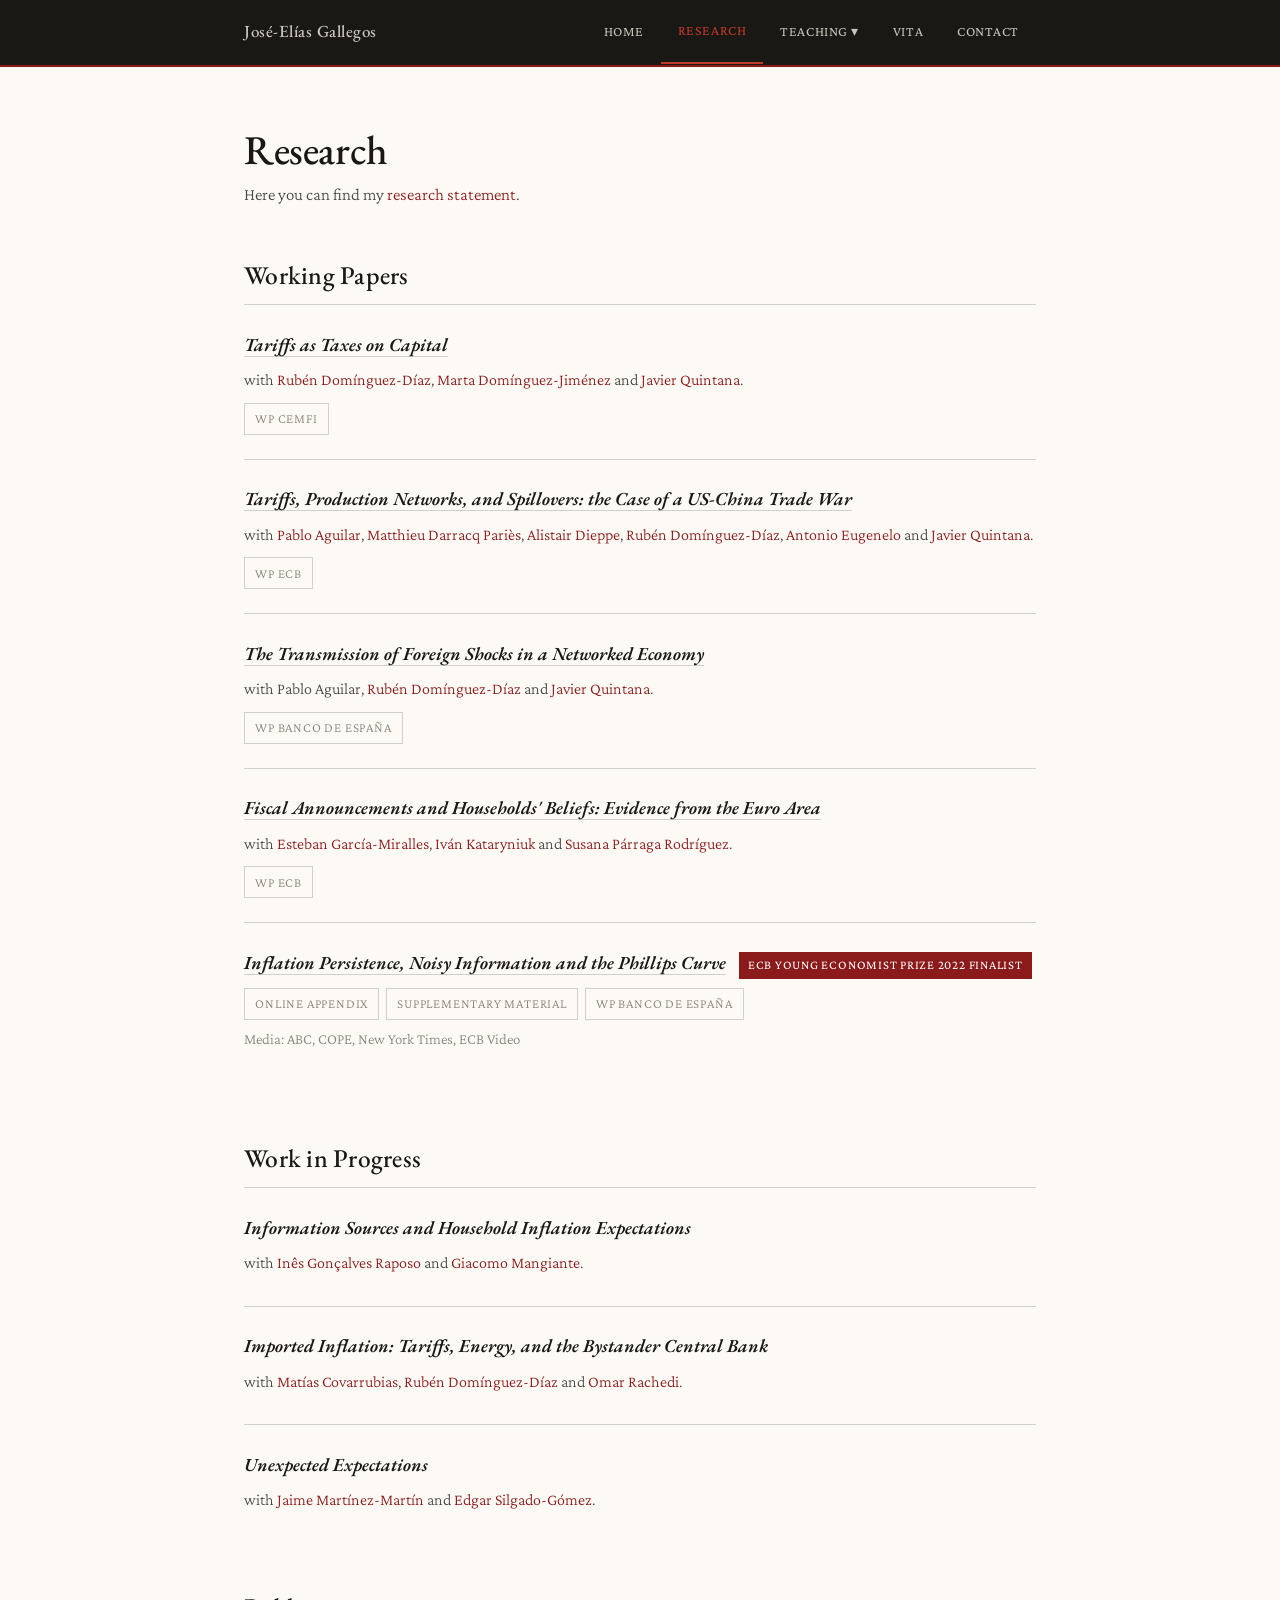
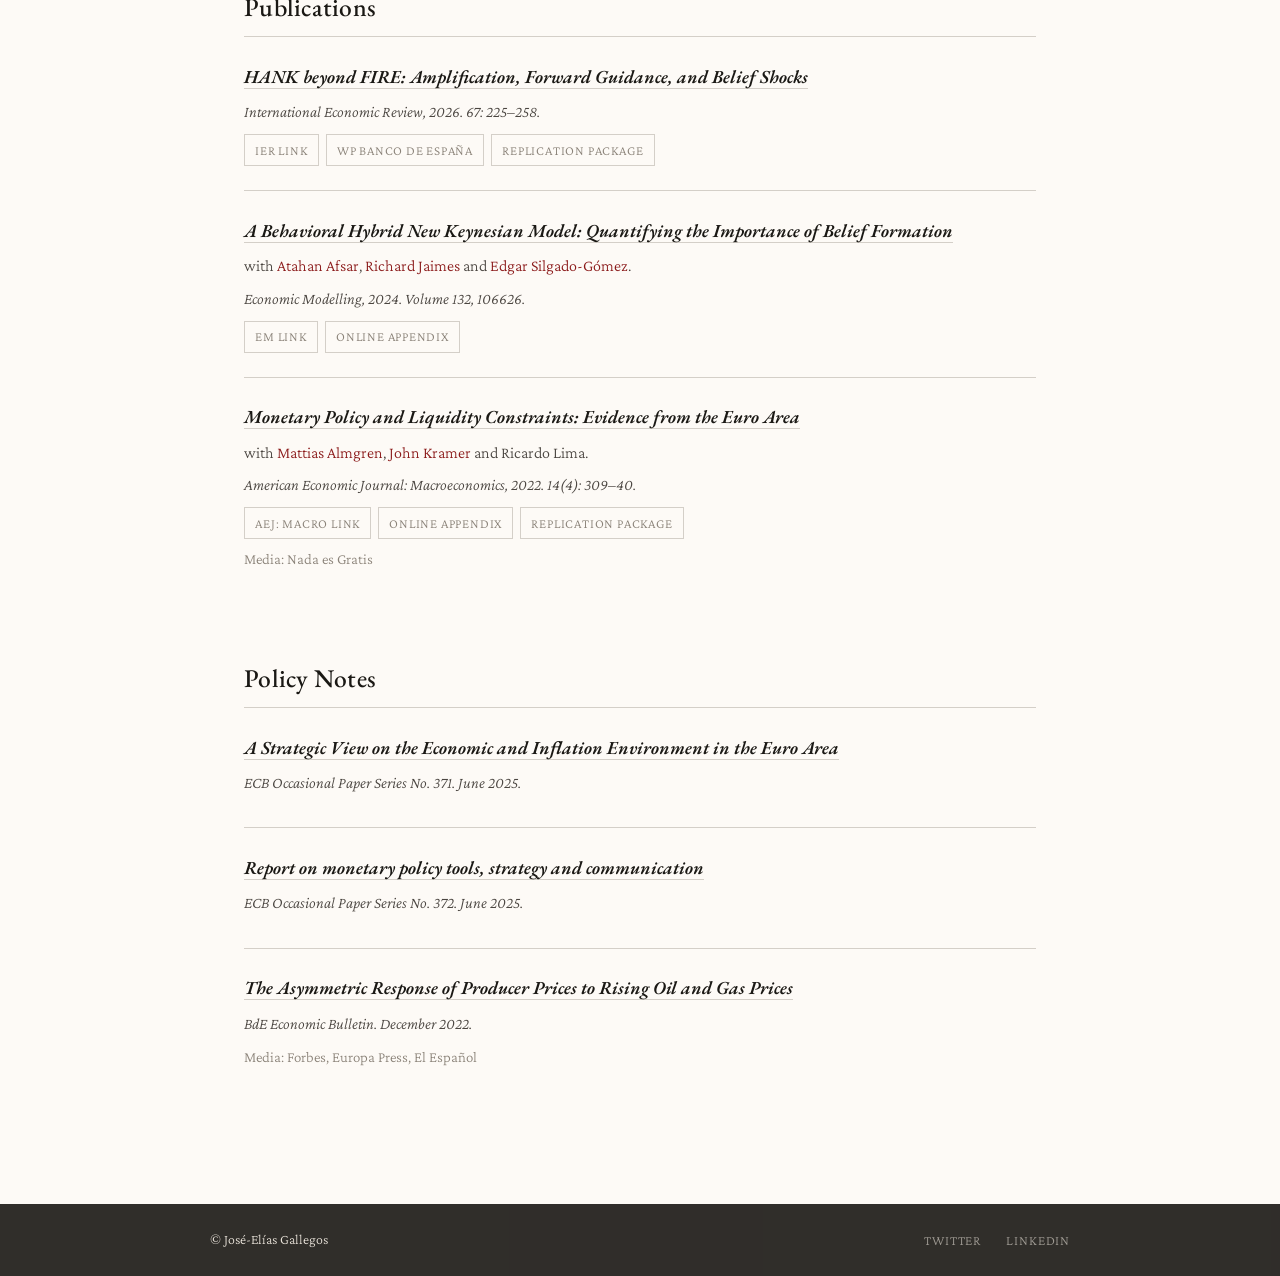
==== commit 5e510912: "Add Information Sources and Household Inflation Expectations to Work in Progress Co-Authored-By: Cla" ====
--- a/research.html
+++ b/research.html
@@ -39,7 +39,7 @@
       <p class="paper-title"><a href="pdfs/tariffs_taxes_capital.pdf" target="_blank">Tariffs as Taxes on Capital</a></p>
       <p class="paper-authors">with <a href="https://www.rubendominguezdiaz.com/" target="_blank">Rubén Domínguez-Díaz</a>, <a href="https://martadominguez-jimenez.github.io/" target="_blank">Marta Domínguez-Jiménez</a> and <a href="https://sites.google.com/view/javier-quintana" target="_blank">Javier Quintana</a>.</p>
       <div class="paper-links">
-        <a href="https://www.cemfi.es/ftp/wp/2610.pdf" target="_blank">WP CEMFI</a>
+        <a href="https://www.cemfi.es/ftp/wp/2610.pdf" target="_blank">WP cemfi</a>
       </div>
     </li>
 
@@ -89,6 +89,11 @@
 
   <h2>Work in Progress</h2>
   <ul class="paper-list">
+
+    <li class="paper-item">
+      <p class="paper-title">Information Sources and Household Inflation Expectations</p>
+      <p class="paper-authors">with <a href="https://inesgraposo.github.io" target="_blank">Inês Gonçalves Raposo</a> and <a href="https://sites.google.com/view/giacomomangiante" target="_blank">Giacomo Mangiante</a>.</p>
+    </li>
 
     <li class="paper-item">
       <p class="paper-title">Imported Inflation: Tariffs, Energy, and the Bystander Central Bank</p>
